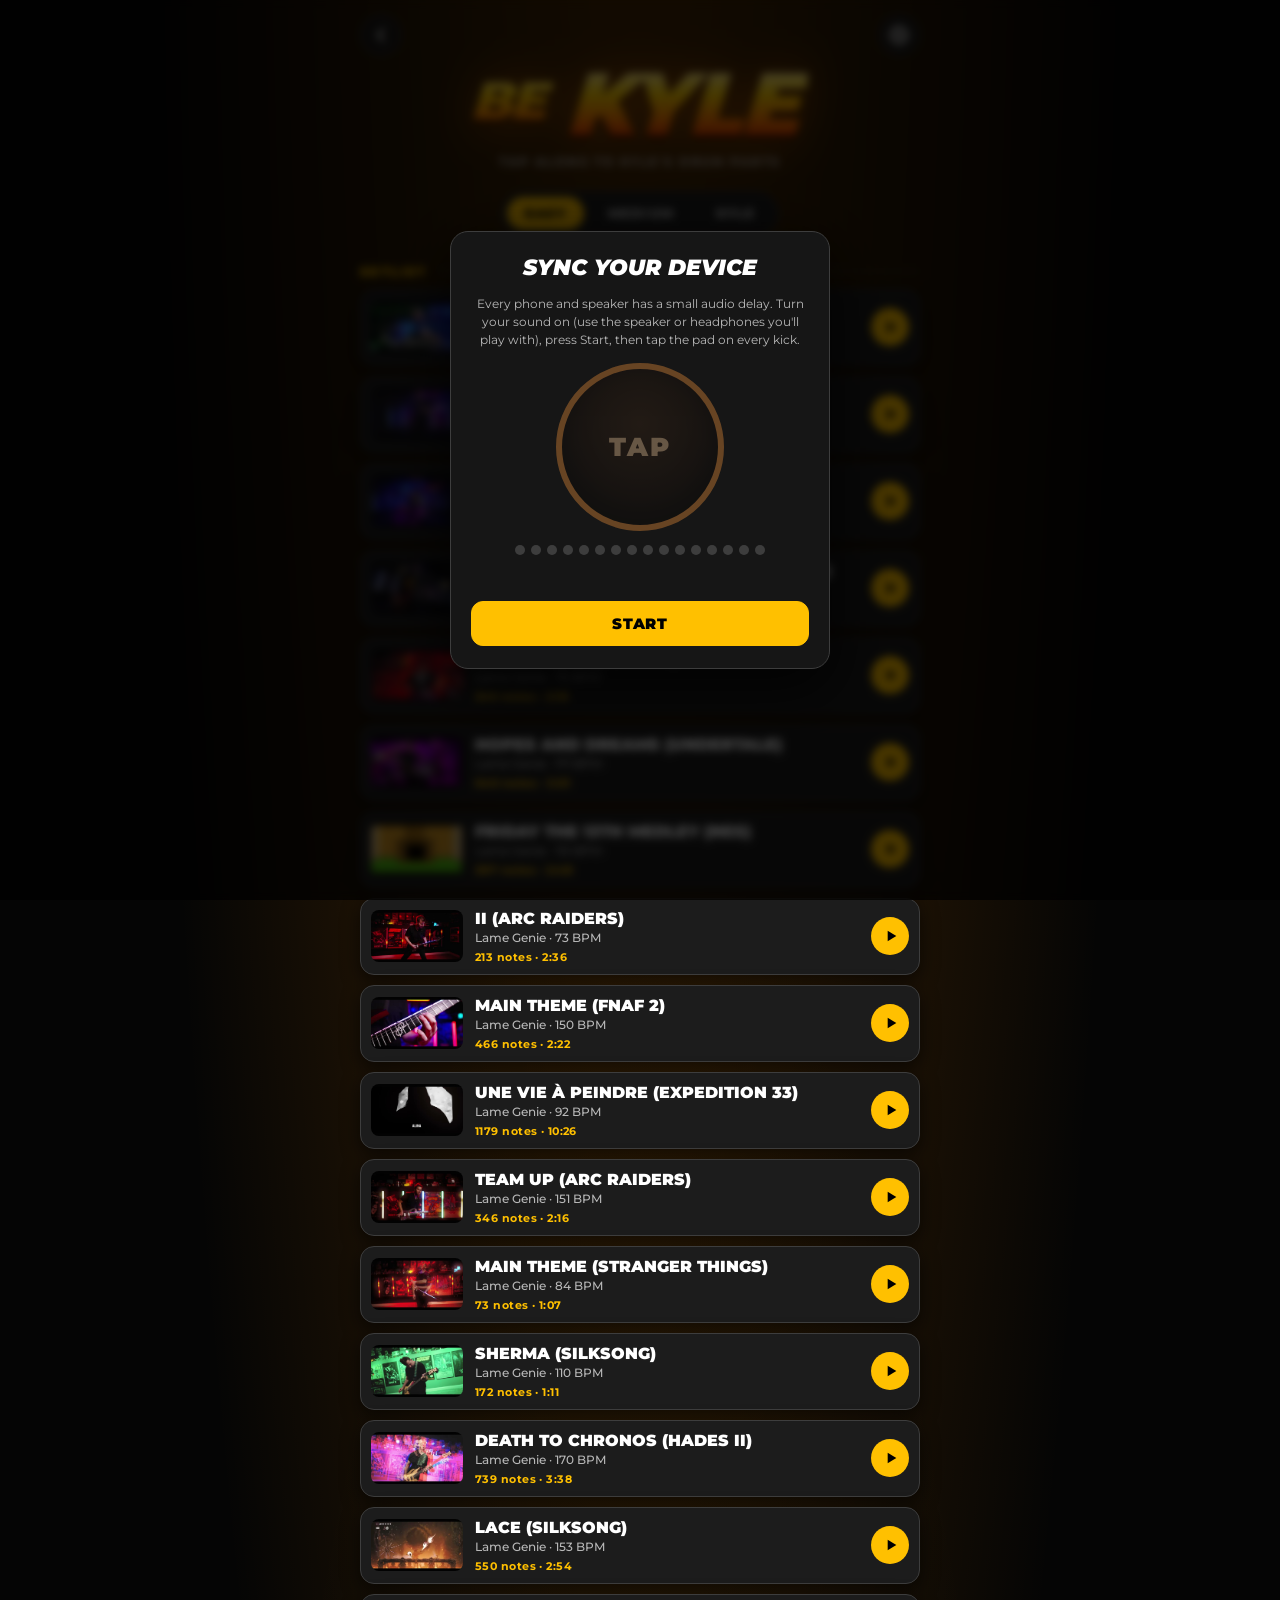
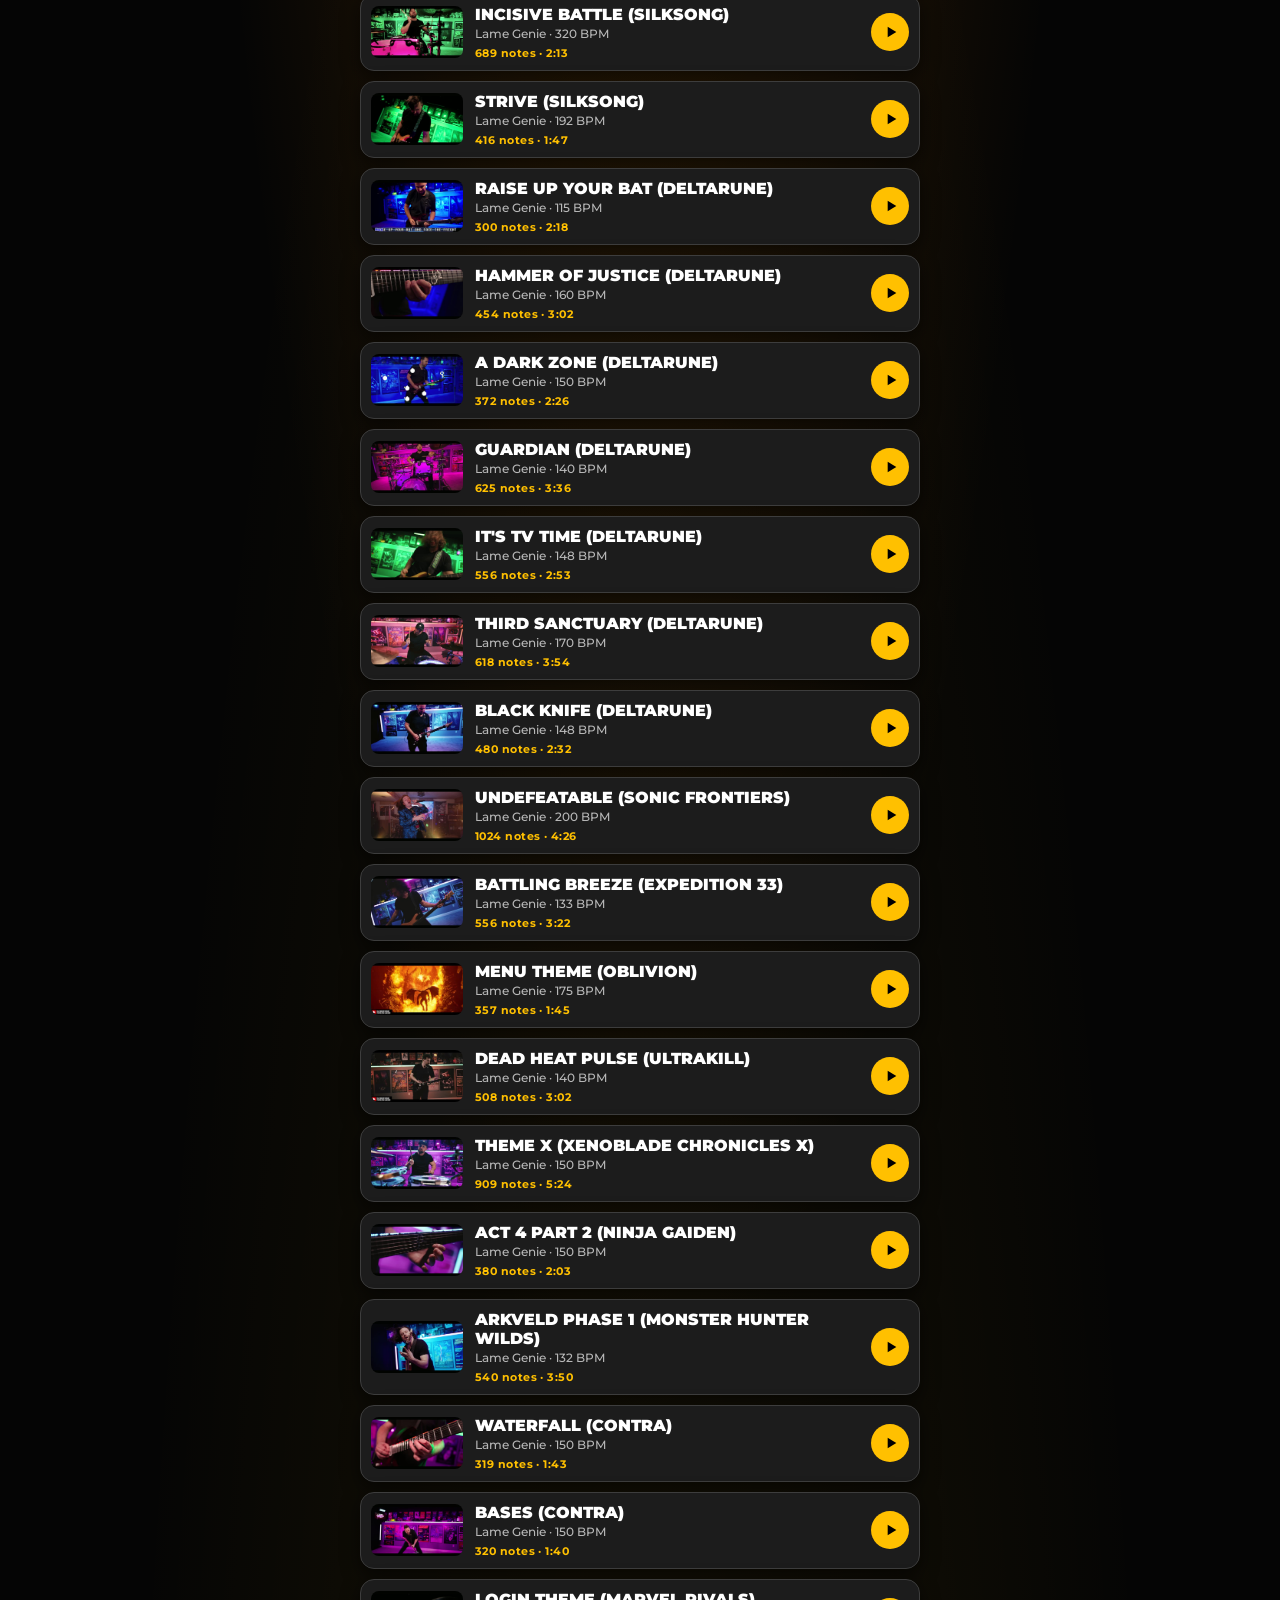
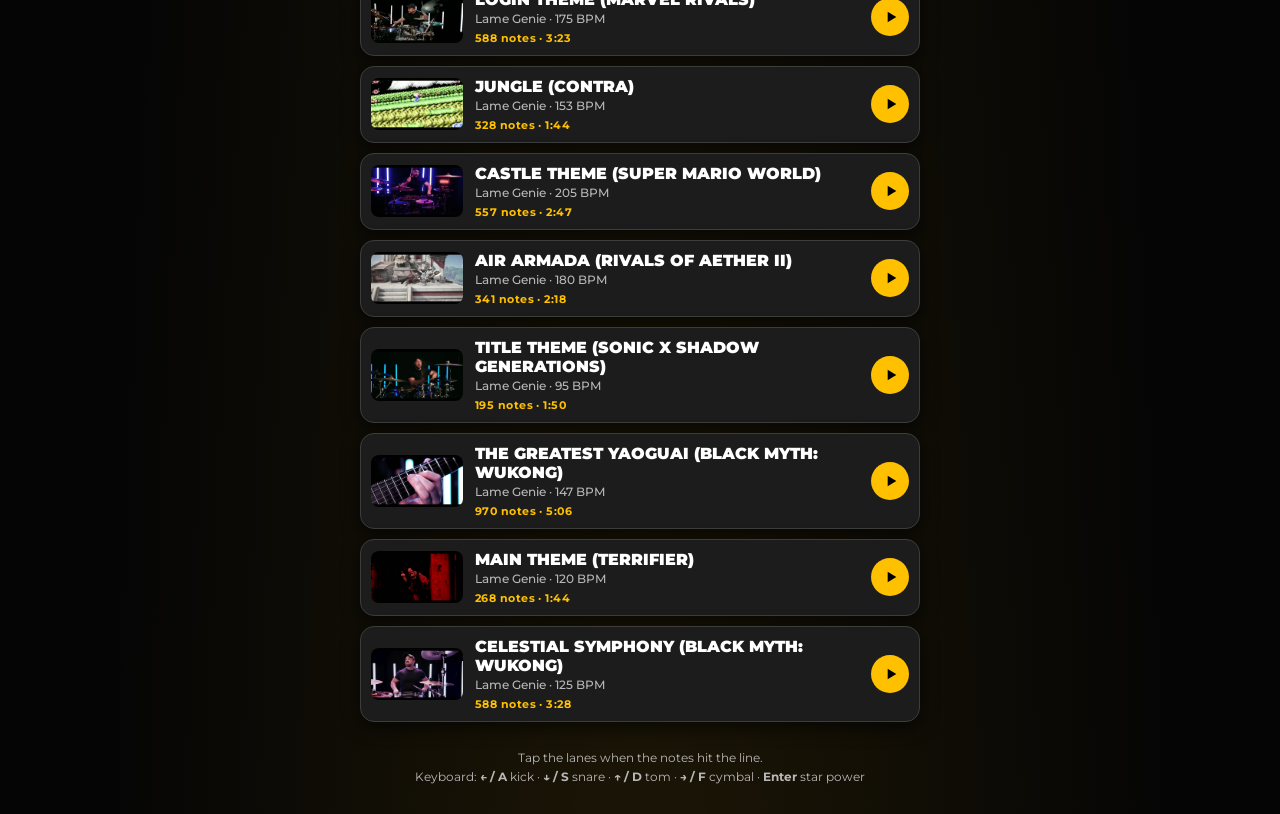
==== game/index.html @ 0c9f6e95 "Charts: snare first, never kick+snare together; pairs are kick/snare + crash/tom Co-Authored-By: Cla" ====
<!doctype html>
<html lang="en">
<head>
  <meta charset="utf-8">
  <meta name="viewport" content="width=device-width, initial-scale=1, viewport-fit=cover, user-scalable=no">
  <title>Be Kyle</title>
  <meta name="description" content="Be Kyle: tap along to Kyle's drum parts.">
  <meta name="theme-color" content="#000000">
  <meta property="og:title" content="Be Kyle">
  <meta property="og:description" content="Tap along to Kyle on Kit's drum parts.">
  <link rel="icon" type="image/png" href="../assets/favicon.png?v=20261125195352">
  <link rel="preconnect" href="https://fonts.googleapis.com">
  <link rel="preconnect" href="https://fonts.gstatic.com" crossorigin>
  <link href="https://fonts.googleapis.com/css2?family=Montserrat:ital,wght@0,500;0,700;0,900;1,900&display=swap" rel="stylesheet">
  <link rel="stylesheet" href="game.css?v=20261125195352">
</head>
<body>
  <!-- ───────── Song select ───────── -->
  <section id="select" class="screen active">
    <header class="sel-top">
      <a class="icon-btn" href="../" aria-label="Back to links">
        <svg viewBox="0 0 24 24"><path d="M15 5 8 12l7 7"/></svg>
      </a>
      <button class="icon-btn" id="openSettings" aria-label="Settings">
        <svg viewBox="0 0 24 24" style="stroke-width:2"><circle cx="12" cy="12" r="3"/><path d="M19.4 15a1.65 1.65 0 0 0 .33 1.82l.06.06a2 2 0 1 1-2.83 2.83l-.06-.06a1.65 1.65 0 0 0-1.82-.33 1.65 1.65 0 0 0-1 1.51V21a2 2 0 1 1-4 0v-.09A1.65 1.65 0 0 0 9 19.4a1.65 1.65 0 0 0-1.82.33l-.06.06a2 2 0 1 1-2.83-2.83l.06-.06a1.65 1.65 0 0 0 .33-1.82 1.65 1.65 0 0 0-1.51-1H3a2 2 0 1 1 0-4h.09A1.65 1.65 0 0 0 4.6 9a1.65 1.65 0 0 0-.33-1.82l-.06-.06a2 2 0 1 1 2.83-2.83l.06.06a1.65 1.65 0 0 0 1.82.33H9a1.65 1.65 0 0 0 1-1.51V3a2 2 0 1 1 4 0v.09a1.65 1.65 0 0 0 1 1.51 1.65 1.65 0 0 0 1.82-.33l.06-.06a2 2 0 1 1 2.83 2.83l-.06.06a1.65 1.65 0 0 0-.33 1.82V9a1.65 1.65 0 0 0 1.51 1H21a2 2 0 1 1 0 4h-.09a1.65 1.65 0 0 0-1.51 1z"/></svg>
      </button>
    </header>
    <h1 class="title"><span>BE</span> KYLE</h1>
    <p class="tag">Tap along to Kyle's drum parts</p>

    <div class="diff" id="diffSel" role="radiogroup" aria-label="Difficulty"></div>

    <h2 class="sec">Setlist</h2>
    <ol class="songs" id="songs"></ol>
    <p class="how">Tap the lanes when the notes hit the line.<br><span class="keys">Keyboard: <b>← / A</b> kick · <b>↓ / S</b> snare · <b>↑ / D</b> tom · <b>→ / F</b> cymbal · <b>Enter</b> star power</span><span class="pad-help">Controller: <b>D-pad</b> or <b>X A Y B</b> (□ ✕ △ ○) play kick · snare · tom · cymbal · <b>LB/LT</b> kick · <b>RB/RT</b> cymbal · <b>Select</b> star power · <b>Start</b> pause</span></p>
  </section>

  <!-- ───────── Game ───────── -->
  <section id="game" class="screen">
    <div class="video-wrap">
      <video id="video" playsinline webkit-playsinline preload="auto"></video>
      <button class="icon-btn pause-btn" id="pauseBtn" aria-label="Pause">
        <svg viewBox="0 0 24 24"><path d="M8 5v14M16 5v14"/></svg>
      </button>
      <div class="song-tag" id="songTag"></div>
    </div>
    <div class="stage" id="stage">
      <canvas id="hw"></canvas>
      <button class="sp-btn" id="spBtn">STAR POWER<kbd>ENTER</kbd></button>
      <div class="center-msg" id="centerMsg"></div>
    </div>
  </section>

  <!-- ───────── Overlays ───────── -->
  <div class="overlay" id="settings" hidden>
    <div class="panel">
      <h2>Settings</h2>
      <label class="row-label">Difficulty</label>
      <div class="diff" id="diffSet"></div>
      <p class="hint" id="diffHint"></p>

      <label class="row-label" for="delay">Audio delay <span id="delayVal">0 ms</span></label>
      <input type="range" id="delay" min="-400" max="400" step="5" value="0">
      <p class="hint">Set by Sync. If notes still feel early or late, nudge it here, or run Sync again (e.g. after switching to Bluetooth headphones).</p>
      <button class="btn" id="resync">Sync this device again</button>

      <label class="toggle"><input type="checkbox" id="noFail"> <span>No Fail</span></label>
      <p class="hint">Keep playing even if the rock meter runs out.</p>

      <button class="btn primary" id="closeSettings">Done</button>
    </div>
  </div>

  <div class="overlay" id="pause" hidden>
    <div class="panel menu">
      <h2>Paused</h2>
      <button class="btn primary" id="resume">Resume</button>
      <p class="hint key-hint">Esc / P pauses · Resume returns to full screen</p>
      <button class="btn" id="restart">Restart</button>
      <button class="btn" id="pauseSettings">Settings</button>
      <button class="btn" id="quit">Quit to Setlist</button>
    </div>
  </div>

  <div class="overlay" id="results" hidden>
    <div class="panel results">
      <h2 id="resTitle">Song Complete!</h2>
      <div class="res-song" id="resSong"></div>
      <div class="stars" id="resStars"></div>
      <div class="res-score" id="resScore">0</div>
      <div class="res-new" id="resNew" hidden>NEW HIGH SCORE!</div>
      <div class="res-grid">
        <div><b id="resPct">0%</b><span>Notes hit</span></div>
        <div><b id="resStreak">0</b><span>Best streak</span></div>
      </div>
      <button class="btn primary" id="retry">Retry</button>
      <button class="btn" id="toSongs">Setlist</button>
    </div>
  </div>

  <div class="overlay" id="sync" hidden>
    <div class="panel sync">
      <h2>Sync your device</h2>
      <p class="hint" id="syncHint">Every phone and speaker has a small audio delay. Turn your sound on (use the speaker or headphones you'll play with), press Start, then tap the pad on every kick.</p>
      <button class="sync-pad" id="syncPad" disabled>TAP</button>
      <div class="sync-dots" id="syncDots"></div>
      <p class="sync-result" id="syncResult"></p>
      <button class="btn primary" id="syncStart">Start</button>
      <button class="btn primary" id="syncDone" hidden>Let's Rock</button>
      <button class="btn" id="syncRedo" hidden>Redo</button>
    </div>
  </div>

  <div class="overlay" id="loading" hidden>
    <div class="panel menu">
      <div class="spinner"></div>
      <h2 id="loadTitle">Loading…</h2>
      <p class="hint" id="loadHint"></p>
      <button class="btn primary" id="startBtn" hidden>Tap to Rock</button>
      <button class="btn" id="cancelLoad">Back</button>
    </div>
  </div>

  <script src="game.js?v=20261125195352"></script>
</body>
</html>
---- game/game.css ----
:root {
  --bg: #000;
  --fg: #fff;
  --muted: #b8b8b8;
  --yellow: #ffc000;
  --card: #1c1c1c;
  --line: #3d3d3d;
  --tile: #2a2a2a;
  --cyan: #59e6ff;
}

* { box-sizing: border-box; -webkit-tap-highlight-color: transparent; }

html, body {
  margin: 0;
  height: 100%;
  background: var(--bg);
  color: var(--fg);
  font-family: "Montserrat", system-ui, sans-serif;
  -webkit-font-smoothing: antialiased;
  overscroll-behavior: none;
}

.screen { display: none; }
.screen.active { display: flex; }

/* ───────── Song select ───────── */
#select {
  flex-direction: column;
  align-items: center;
  min-height: 100dvh;
  padding: 14px 16px calc(28px + env(safe-area-inset-bottom));
  background:
    radial-gradient(ellipse at 50% -10%, rgba(255, 140, 0, 0.28), transparent 55%),
    radial-gradient(ellipse at 50% 120%, rgba(255, 192, 0, 0.10), transparent 60%),
    #050505;
}
.sel-top {
  width: 100%;
  max-width: 560px;
  display: flex;
  justify-content: space-between;
}
.icon-btn {
  width: 42px;
  height: 42px;
  display: grid;
  place-items: center;
  border-radius: 50%;
  border: 1px solid var(--line);
  background: rgba(28, 28, 28, 0.85);
  color: var(--fg);
  cursor: pointer;
  padding: 0;
}
.icon-btn svg { width: 20px; height: 20px; fill: none; stroke: currentColor; stroke-width: 2.4; stroke-linecap: round; stroke-linejoin: round; }
.icon-btn:hover { border-color: var(--yellow); }

.title {
  margin: 6px 0 0;
  font-size: clamp(54px, 17vw, 88px);
  font-weight: 900;
  font-style: italic;
  line-height: 0.95;
  letter-spacing: -0.02em;
  background: linear-gradient(180deg, #fff6c8 0%, #ffd000 38%, #ff7a00 70%, #d11a00 100%);
  -webkit-background-clip: text;
  background-clip: text;
  color: transparent;
  filter: drop-shadow(0 3px 0 #3a0a00) drop-shadow(0 0 22px rgba(255, 120, 0, 0.45));
  transform: skewX(-6deg);
  animation: titleIn 0.7s cubic-bezier(.2, 1.4, .4, 1) both;
}
.title span { font-size: 0.6em; vertical-align: 0.3em; }
@keyframes titleIn { from { opacity: 0; transform: skewX(-6deg) scale(1.6); } }
.tag {
  margin: 8px 0 0;
  color: var(--muted);
  font-size: 12px;
  font-weight: 700;
  letter-spacing: 0.16em;
  text-transform: uppercase;
}

.diff {
  display: flex;
  gap: 6px;
  margin-top: 22px;
  padding: 5px;
  border-radius: 999px;
  background: var(--card);
  border: 1px solid var(--line);
}
.diff button {
  border: 0;
  border-radius: 999px;
  padding: 10px 18px;
  font: 900 13px/1 "Montserrat", sans-serif;
  letter-spacing: 0.08em;
  text-transform: uppercase;
  background: transparent;
  color: var(--muted);
  cursor: pointer;
}
.diff button[aria-checked="true"] { color: #000; background: var(--yellow); }
.diff button[data-d="kyle"][aria-checked="true"] {
  background: linear-gradient(90deg, #ff7a00, #ff2d2d);
  color: #fff;
  box-shadow: 0 0 16px rgba(255, 60, 0, 0.6);
}

.sec {
  width: 100%;
  max-width: 560px;
  margin: 28px 0 10px;
  display: flex;
  align-items: center;
  gap: 12px;
  font-size: 12px;
  font-weight: 900;
  letter-spacing: 0.2em;
  text-transform: uppercase;
  color: var(--yellow);
}
.sec::after { content: ""; flex: 1; height: 1px; background: var(--line); }

.songs {
  list-style: none;
  margin: 0;
  padding: 0;
  width: 100%;
  max-width: 560px;
  display: flex;
  flex-direction: column;
  gap: 10px;
}
.song {
  display: flex;
  align-items: center;
  gap: 12px;
  width: 100%;
  padding: 10px;
  border-radius: 14px;
  border: 1px solid var(--line);
  background: var(--card);
  box-shadow: 0 6px 18px rgba(0, 0, 0, 0.6);
  color: var(--fg);
  text-align: left;
  cursor: pointer;
  font: inherit;
  transition: transform 0.15s, border-color 0.15s;
  animation: rise 0.45s cubic-bezier(.2, .7, .3, 1) both;
}
@keyframes rise { from { opacity: 0; transform: translateY(10px); } }
.song:hover { border-color: var(--yellow); transform: translateY(-2px); }
.song img {
  flex: none;
  width: 92px;
  height: 52px;
  object-fit: cover;
  border-radius: 8px;
  background: #111;
}
.song .meta { flex: 1; min-width: 0; }
.song .name { font-weight: 900; font-size: 16px; text-transform: uppercase; }
.song .by { font-size: 12px; color: var(--muted); font-weight: 500; margin-top: 2px; }
.song .best { margin-top: 5px; font-size: 11px; font-weight: 700; color: var(--yellow); letter-spacing: 0.04em; }
.song .best .st { letter-spacing: 1px; }
.song .play {
  flex: none;
  width: 38px;
  height: 38px;
  border-radius: 50%;
  display: grid;
  place-items: center;
  background: var(--yellow);
  color: #000;
}
.song .play svg { width: 16px; height: 16px; fill: currentColor; margin-left: 2px; }

.how {
  max-width: 560px;
  margin: 26px 0 0;
  text-align: center;
  color: var(--muted);
  font-size: 12px;
  line-height: 1.6;
}
.how .keys { display: none; }
@media (hover: hover) and (pointer: fine) { .how .keys { display: inline; } }

/* ───────── Game ───────── */
#game {
  position: fixed;
  inset: 0;
  flex-direction: column;
  align-items: center;
  background: #000;
  user-select: none;
  -webkit-user-select: none;
  touch-action: none;
}
.video-wrap {
  position: relative;
  flex: none;
  width: 100%;
  max-width: 640px;
  aspect-ratio: 16 / 9;
  max-height: 36dvh;
  background: #000;
  padding-top: env(safe-area-inset-top);
}
.video-wrap video {
  display: block;
  width: 100%;
  height: 100%;
  object-fit: contain;
  pointer-events: none;
}
.pause-btn {
  position: absolute;
  top: calc(8px + env(safe-area-inset-top));
  right: 8px;
  width: 36px;
  height: 36px;
  background: rgba(0, 0, 0, 0.55);
}
.song-tag {
  position: absolute;
  left: 10px;
  bottom: 8px;
  padding: 4px 9px;
  border-radius: 6px;
  background: rgba(0, 0, 0, 0.6);
  font-size: 11px;
  font-weight: 700;
  letter-spacing: 0.06em;
  text-transform: uppercase;
  opacity: 0;
  transition: opacity 0.6s;
}
.song-tag.show { opacity: 1; }
.stage {
  position: relative;
  flex: 1;
  width: 100%;
  max-width: 640px;
  min-height: 0;
}
#hw { position: absolute; inset: 0; width: 100%; height: 100%; display: block; }

.sp-btn {
  position: absolute;
  left: 50%;
  top: 14%;
  transform: translateX(-50%);
  padding: 12px 22px;
  border: 2px solid #c9f6ff;
  border-radius: 999px;
  background: radial-gradient(circle at 50% 30%, #9ff2ff, #1aa3ff 70%);
  color: #002233;
  font: 900 italic 15px/1 "Montserrat", sans-serif;
  letter-spacing: 0.08em;
  box-shadow: 0 0 22px rgba(89, 230, 255, 0.9), inset 0 0 8px #fff;
  cursor: pointer;
  display: none;
  animation: spPulse 0.8s ease-in-out infinite alternate;
  touch-action: manipulation;
  z-index: 2;
}
.sp-btn.show { display: block; }
@keyframes spPulse { to { box-shadow: 0 0 36px rgba(89, 230, 255, 1), inset 0 0 12px #fff; transform: translateX(-50%) scale(1.06); } }

.center-msg {
  position: absolute;
  left: 0;
  right: 0;
  top: 26%;
  text-align: center;
  font-weight: 900;
  font-style: italic;
  font-size: clamp(28px, 9vw, 46px);
  color: #fff;
  text-shadow: 0 0 18px rgba(255, 150, 0, 0.9), 0 3px 0 #000;
  pointer-events: none;
  opacity: 0;
}
.center-msg.show { animation: msgIn 0.9s ease-out both; }
@keyframes msgIn {
  0% { opacity: 0; transform: scale(2.2); }
  20% { opacity: 1; transform: scale(1); }
  80% { opacity: 1; }
  100% { opacity: 0; transform: scale(1); }
}

/* ───────── Overlays ───────── */
.overlay {
  position: fixed;
  inset: 0;
  z-index: 20;
  display: grid;
  place-items: center;
  padding: 16px;
  background: rgba(0, 0, 0, 0.72);
  backdrop-filter: blur(4px);
  -webkit-backdrop-filter: blur(4px);
}
.overlay[hidden] { display: none; }
.panel {
  width: 100%;
  max-width: 380px;
  max-height: calc(100dvh - 32px);
  overflow: auto;
  padding: 22px 20px;
  border-radius: 18px;
  border: 1px solid var(--line);
  background: #161616;
  box-shadow: 0 20px 60px rgba(0, 0, 0, 0.8);
  animation: pop 0.28s cubic-bezier(.2, 1.4, .4, 1) both;
}
@keyframes pop { from { opacity: 0; transform: scale(0.85); } }
.panel h2 {
  margin: 0 0 14px;
  text-align: center;
  font-size: 22px;
  font-weight: 900;
  font-style: italic;
  text-transform: uppercase;
}
.panel.menu { display: flex; flex-direction: column; gap: 10px; text-align: center; }
.panel .diff { margin: 6px 0 0; justify-content: center; }
.row-label {
  display: flex;
  justify-content: space-between;
  margin-top: 18px;
  font-size: 12px;
  font-weight: 900;
  letter-spacing: 0.14em;
  text-transform: uppercase;
  color: var(--yellow);
}
.row-label span { color: var(--fg); letter-spacing: 0.02em; }
.hint { margin: 6px 0 0; font-size: 12px; line-height: 1.5; color: var(--muted); }
input[type="range"] { width: 100%; margin-top: 10px; accent-color: var(--yellow); }
.toggle {
  display: flex;
  align-items: center;
  gap: 10px;
  margin-top: 18px;
  font-weight: 900;
  font-size: 14px;
  text-transform: uppercase;
  letter-spacing: 0.06em;
  cursor: pointer;
}
.toggle input { width: 20px; height: 20px; accent-color: var(--yellow); }

.btn {
  display: block;
  width: 100%;
  margin-top: 10px;
  padding: 14px;
  border-radius: 12px;
  border: 1px solid var(--line);
  background: var(--tile);
  color: var(--fg);
  font: 900 15px/1 "Montserrat", sans-serif;
  letter-spacing: 0.06em;
  text-transform: uppercase;
  cursor: pointer;
}
.panel.menu .btn { margin-top: 0; }
.btn:hover { border-color: var(--yellow); }
.btn.primary { background: var(--yellow); border-color: var(--yellow); color: #000; }
#settings .btn.primary { margin-top: 22px; }

.spinner {
  width: 46px;
  height: 46px;
  margin: 4px auto 6px;
  border-radius: 50%;
  border: 4px solid #333;
  border-top-color: var(--yellow);
  animation: spin 0.8s linear infinite;
}
.spinner.done { display: none; }
@keyframes spin { to { transform: rotate(360deg); } }

.results { text-align: center; }
.res-song { color: var(--muted); font-size: 13px; font-weight: 700; margin-top: -8px; }
.stars { margin: 14px 0 4px; font-size: 34px; letter-spacing: 4px; min-height: 42px; }
.stars i {
  font-style: normal;
  display: inline-block;
  color: #333;
}
.stars i.on {
  color: var(--yellow);
  text-shadow: 0 0 14px rgba(255, 192, 0, 0.8);
  animation: starIn 0.4s cubic-bezier(.2, 1.6, .4, 1) both;
}
@keyframes starIn { from { transform: scale(2.6) rotate(-40deg); opacity: 0; } }
.res-score { font-size: 40px; font-weight: 900; font-style: italic; }
.res-new { margin-top: 2px; font-size: 12px; font-weight: 900; color: var(--cyan); letter-spacing: 0.14em; animation: spPulse2 0.6s infinite alternate; }
@keyframes spPulse2 { to { opacity: 0.4; } }
.res-grid { display: grid; grid-template-columns: 1fr 1fr; gap: 8px; margin: 16px 0 6px; }
.res-grid div { padding: 10px; border-radius: 12px; background: var(--tile); border: 1px solid #474747; }
.res-grid b { display: block; font-size: 22px; font-weight: 900; }
.res-grid span { font-size: 10.5px; font-weight: 700; letter-spacing: 0.06em; text-transform: uppercase; color: var(--yellow); }

/* ───────── Desktop: keyboard hints + full-screen stage ───────── */
.sp-btn kbd, .key-hint { display: none; }
body.keys .sp-btn kbd {
  display: inline-block;
  margin-left: 8px;
  padding: 1px 6px;
  border: 1.5px solid currentColor;
  border-radius: 5px;
  font: 900 10px/1.4 Montserrat, sans-serif;
  vertical-align: 2px;
}
body.keys .key-hint { display: block; text-align: center; margin: -2px 0 6px; }

body.desk #game .video-wrap {
  position: absolute;
  inset: 0;
  max-width: none;
  max-height: none;
  aspect-ratio: auto;
  padding: 0;
}
body.desk #game .video-wrap video { object-fit: cover; }
/* darken the edges a little so the highway reads, keep the band visible */
body.desk #game .video-wrap::after {
  content: "";
  position: absolute;
  inset: 0;
  pointer-events: none;
  background: radial-gradient(ellipse 34% 90% at 50% 100%, rgba(0,0,0,0.55), rgba(0,0,0,0) 100%),
              linear-gradient(to bottom, rgba(0,0,0,0) 55%, rgba(0,0,0,0.5));
}
body.desk #game .pause-btn { top: 16px; right: 16px; z-index: 2; }
body.desk #game .song-tag { left: 20px; bottom: auto; top: 20px; font-size: 14px; z-index: 2; }
body.desk #game .stage {
  position: absolute;
  top: 0;
  bottom: 0;
  left: 50%;
  transform: translateX(-50%);
  width: min(860px, 60vw);
  max-width: none;
}

/* ───────── Device sync ───────── */
.panel.sync { text-align: center; }
.panel.sync .hint { text-align: center; margin-bottom: 14px; }
.sync-pad {
  display: block;
  width: 168px;
  height: 168px;
  margin: 6px auto 14px;
  border: 6px solid #ff9a3c;
  border-radius: 50%;
  background: radial-gradient(circle at 50% 35%, #3a2414, #120a05 70%);
  color: #ffd09c;
  font: 900 26px/1 Montserrat, sans-serif;
  letter-spacing: 0.08em;
  box-shadow: 0 0 0 0 rgba(255, 154, 60, 0.6), inset 0 -10px 24px rgba(0, 0, 0, 0.6);
  touch-action: none;
  transition: transform 0.06s;
  -webkit-tap-highlight-color: transparent;
}
.sync-pad:disabled { opacity: 0.35; }
.sync-pad.hit { transform: scale(0.93); box-shadow: 0 0 34px 6px rgba(255, 154, 60, 0.7), inset 0 -10px 24px rgba(0, 0, 0, 0.6); }
.sync-dots { display: flex; justify-content: center; flex-wrap: wrap; gap: 6px; min-height: 12px; margin-bottom: 10px; }
.sync-dots i { width: 10px; height: 10px; border-radius: 50%; background: #3d3d3d; }
.sync-dots i.on { background: var(--yellow); box-shadow: 0 0 8px rgba(255, 192, 0, 0.8); }
.sync-result { min-height: 1.4em; margin: 0 0 12px; font-weight: 700; color: var(--yellow); }
#resync { margin-top: 10px; }

[hidden] { display: none !important; }

/* ───────── Game controller ───────── */
.pad-help { display: none; }
body.pad .pad-help { display: block; margin-top: 6px; }
body.pad :focus { outline: 3px solid var(--yellow); outline-offset: 3px; }
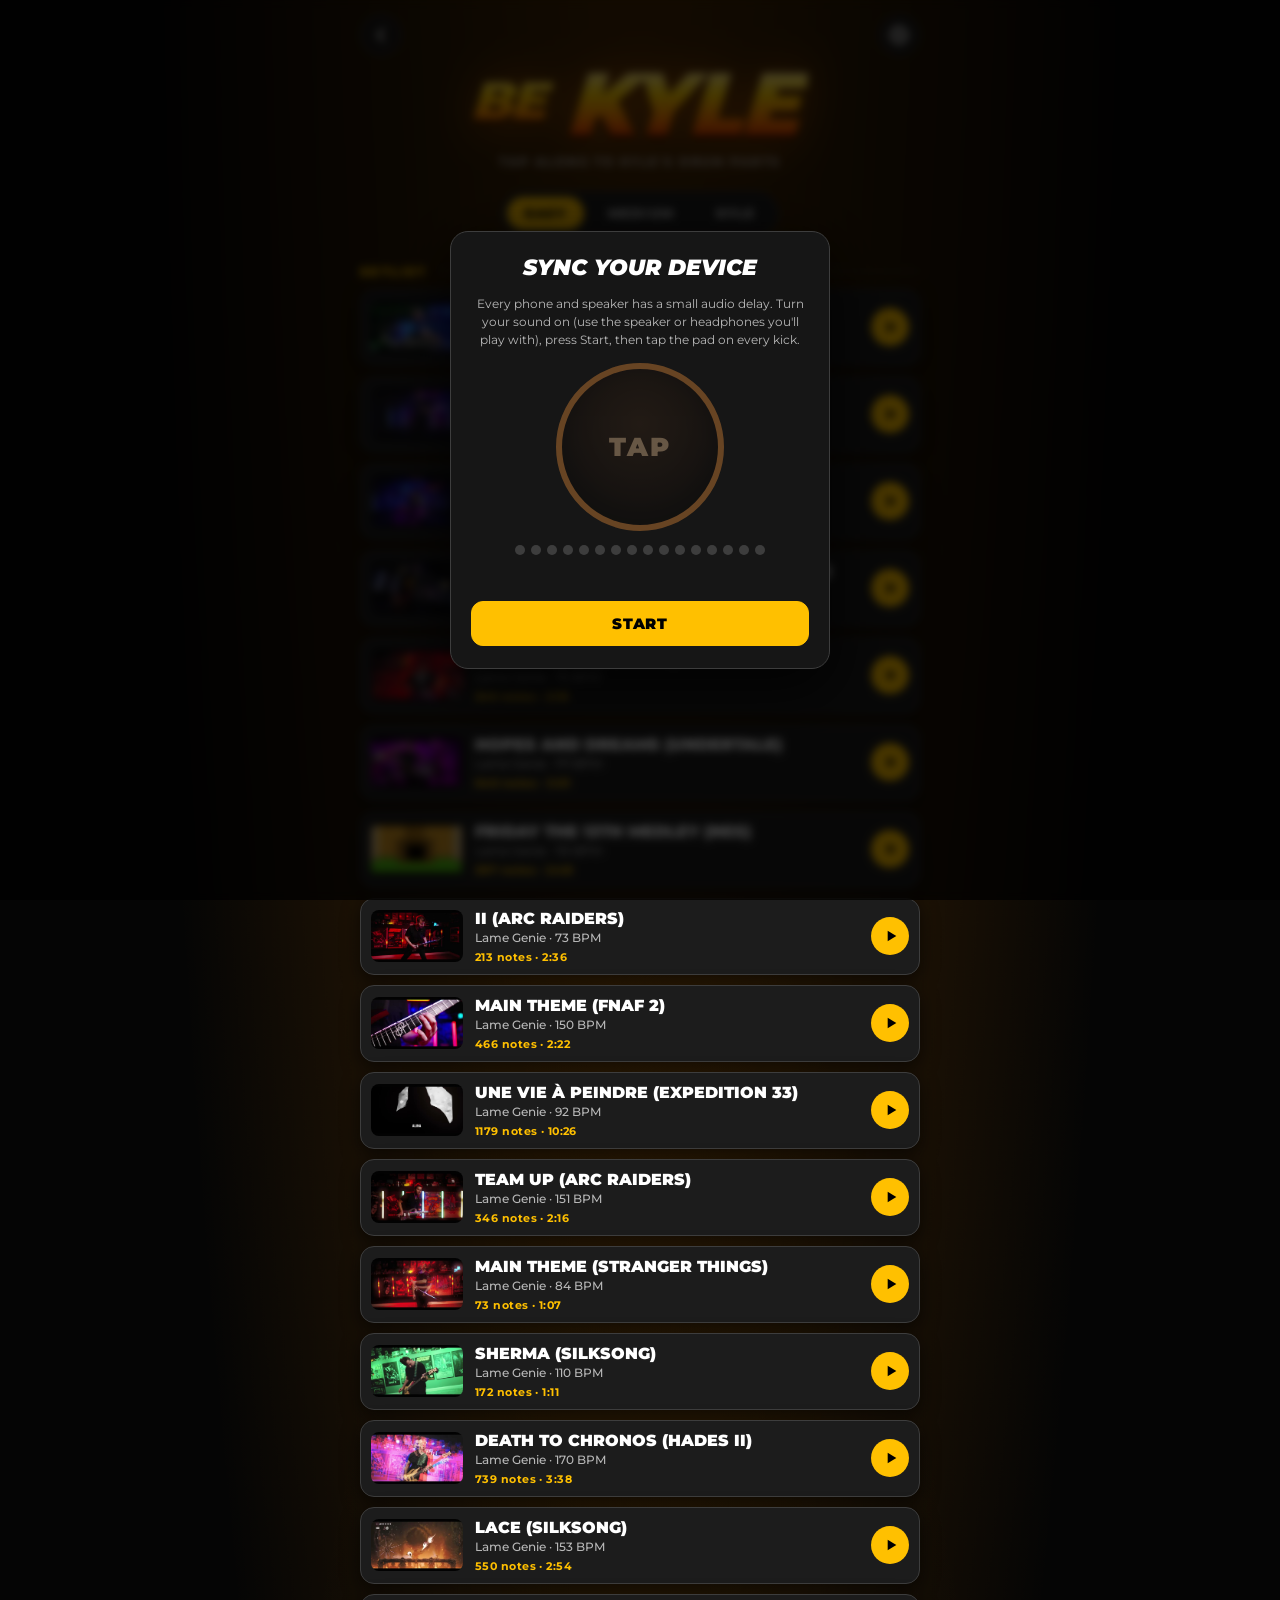
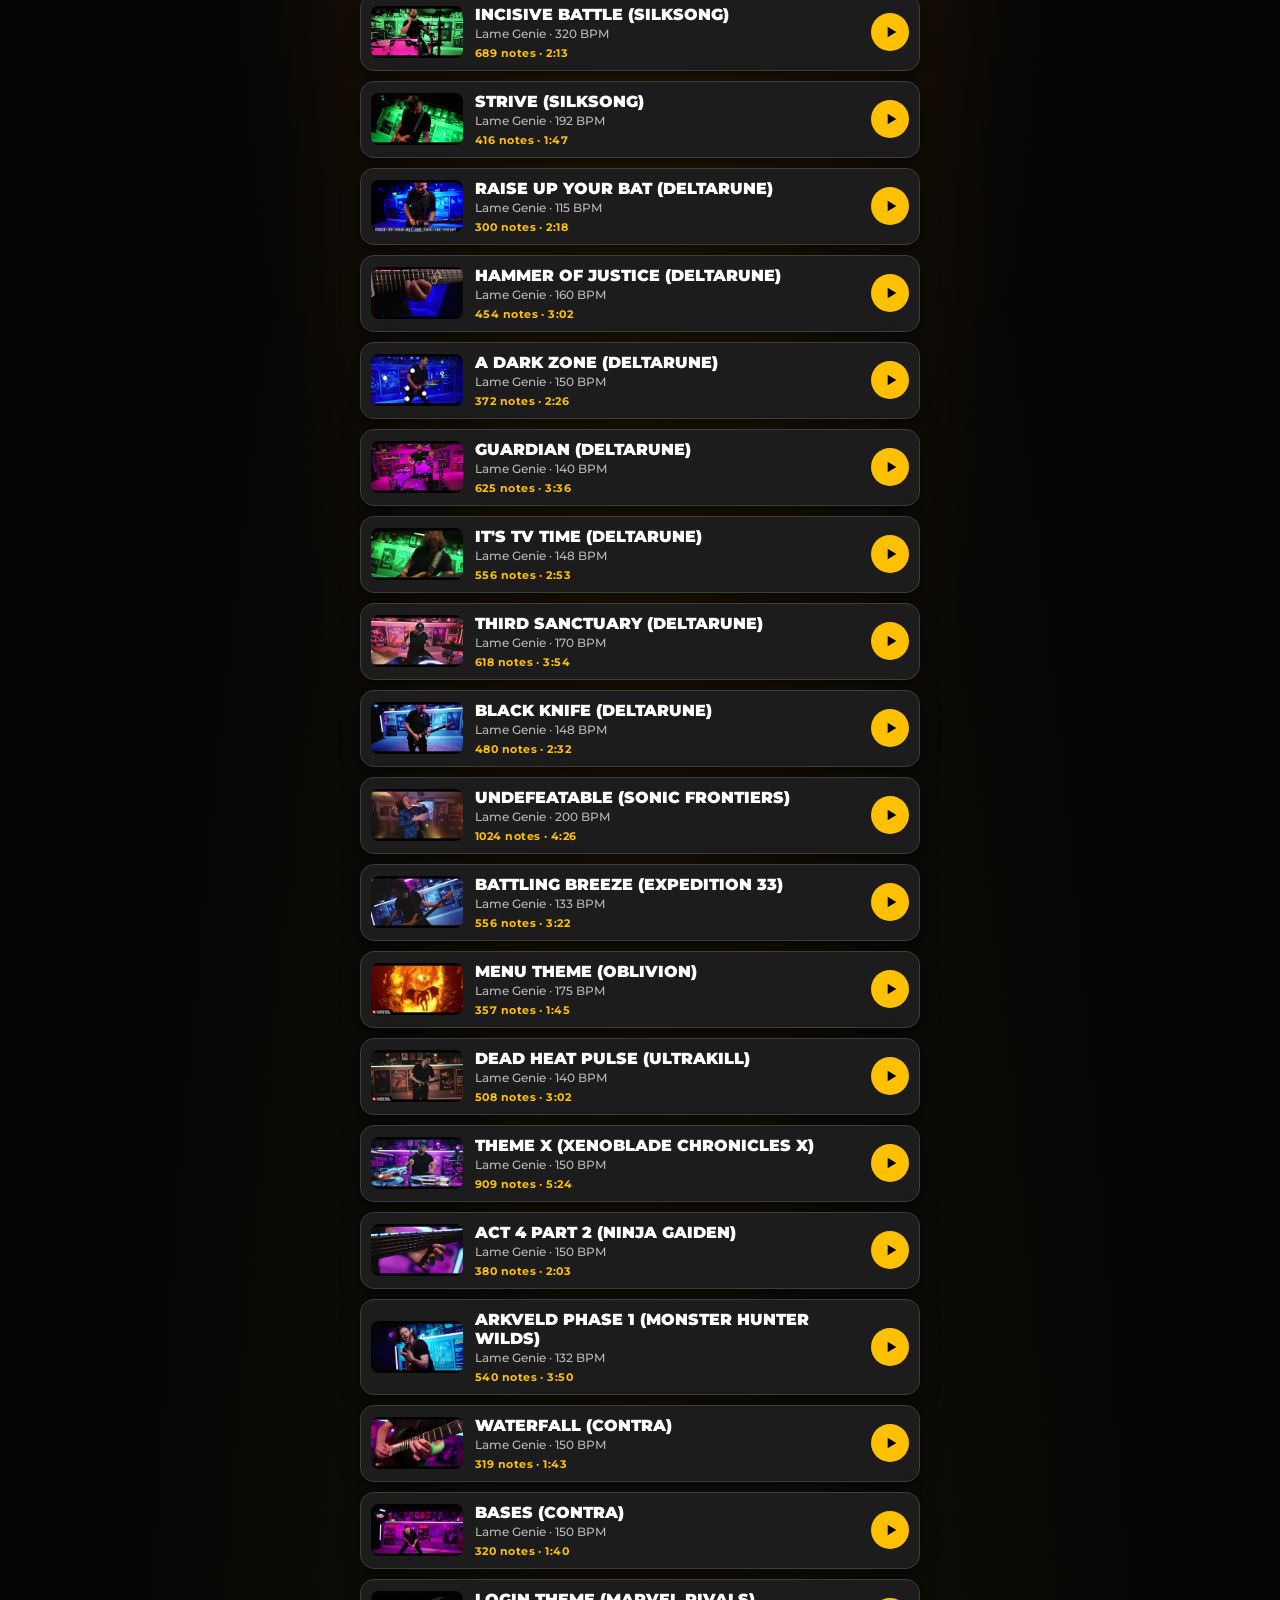
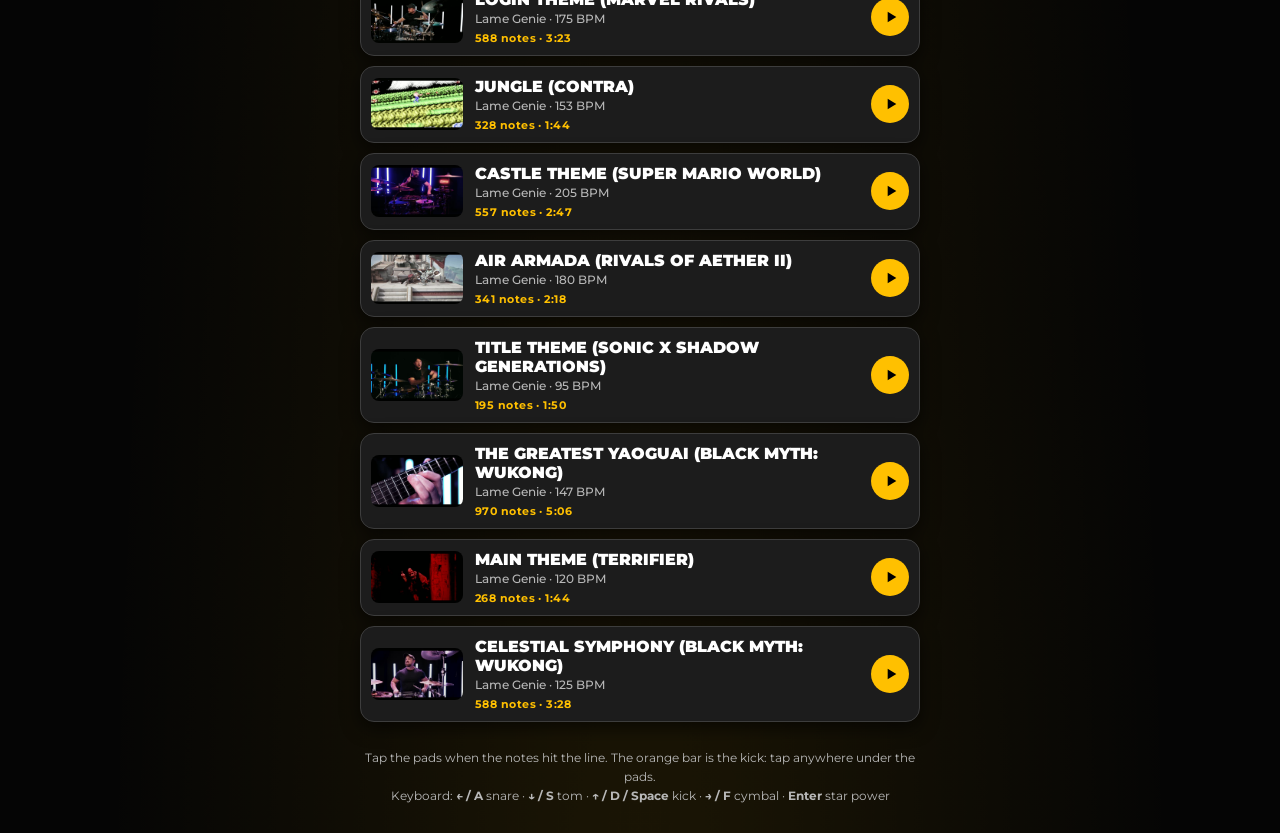
==== commit ec06d99f: "Drum-game highway: snare/tom/cymbal pads + full-width kick bar; kick zone under the pads; keys ← sna" ====
--- a/game/index.html
+++ b/game/index.html
@@ -8,11 +8,11 @@
   <meta name="theme-color" content="#000000">
   <meta property="og:title" content="Be Kyle">
   <meta property="og:description" content="Tap along to Kyle on Kit's drum parts.">
-  <link rel="icon" type="image/png" href="../assets/favicon.png?v=20261125195352">
+  <link rel="icon" type="image/png" href="../assets/favicon.png?v=20261126100735">
   <link rel="preconnect" href="https://fonts.googleapis.com">
   <link rel="preconnect" href="https://fonts.gstatic.com" crossorigin>
   <link href="https://fonts.googleapis.com/css2?family=Montserrat:ital,wght@0,500;0,700;0,900;1,900&display=swap" rel="stylesheet">
-  <link rel="stylesheet" href="game.css?v=20261125195352">
+  <link rel="stylesheet" href="game.css?v=20261126100735">
 </head>
 <body>
   <!-- ───────── Song select ───────── -->
@@ -32,7 +32,7 @@
 
     <h2 class="sec">Setlist</h2>
     <ol class="songs" id="songs"></ol>
-    <p class="how">Tap the lanes when the notes hit the line.<br><span class="keys">Keyboard: <b>← / A</b> kick · <b>↓ / S</b> snare · <b>↑ / D</b> tom · <b>→ / F</b> cymbal · <b>Enter</b> star power</span><span class="pad-help">Controller: <b>D-pad</b> or <b>X A Y B</b> (□ ✕ △ ○) play kick · snare · tom · cymbal · <b>LB/LT</b> kick · <b>RB/RT</b> cymbal · <b>Select</b> star power · <b>Start</b> pause</span></p>
+    <p class="how">Tap the pads when the notes hit the line. The orange bar is the kick: tap anywhere under the pads.<br><span class="keys">Keyboard: <b>← / A</b> snare · <b>↓ / S</b> tom · <b>↑ / D / Space</b> kick · <b>→ / F</b> cymbal · <b>Enter</b> star power</span><span class="pad-help">Controller: <b>D-pad</b> or face buttons: <b>left / X</b> (□) snare · <b>down / A</b> (✕) tom · <b>up / Y</b> (△) kick · <b>right / B</b> (○) cymbal · <b>LB/LT</b> kick · <b>RB/RT</b> cymbal · <b>Select</b> star power · <b>Start</b> pause</span></p>
   </section>
 
   <!-- ───────── Game ───────── -->
@@ -121,6 +121,6 @@
     </div>
   </div>
 
-  <script src="game.js?v=20261125195352"></script>
+  <script src="game.js?v=20261126100735"></script>
 </body>
 </html>
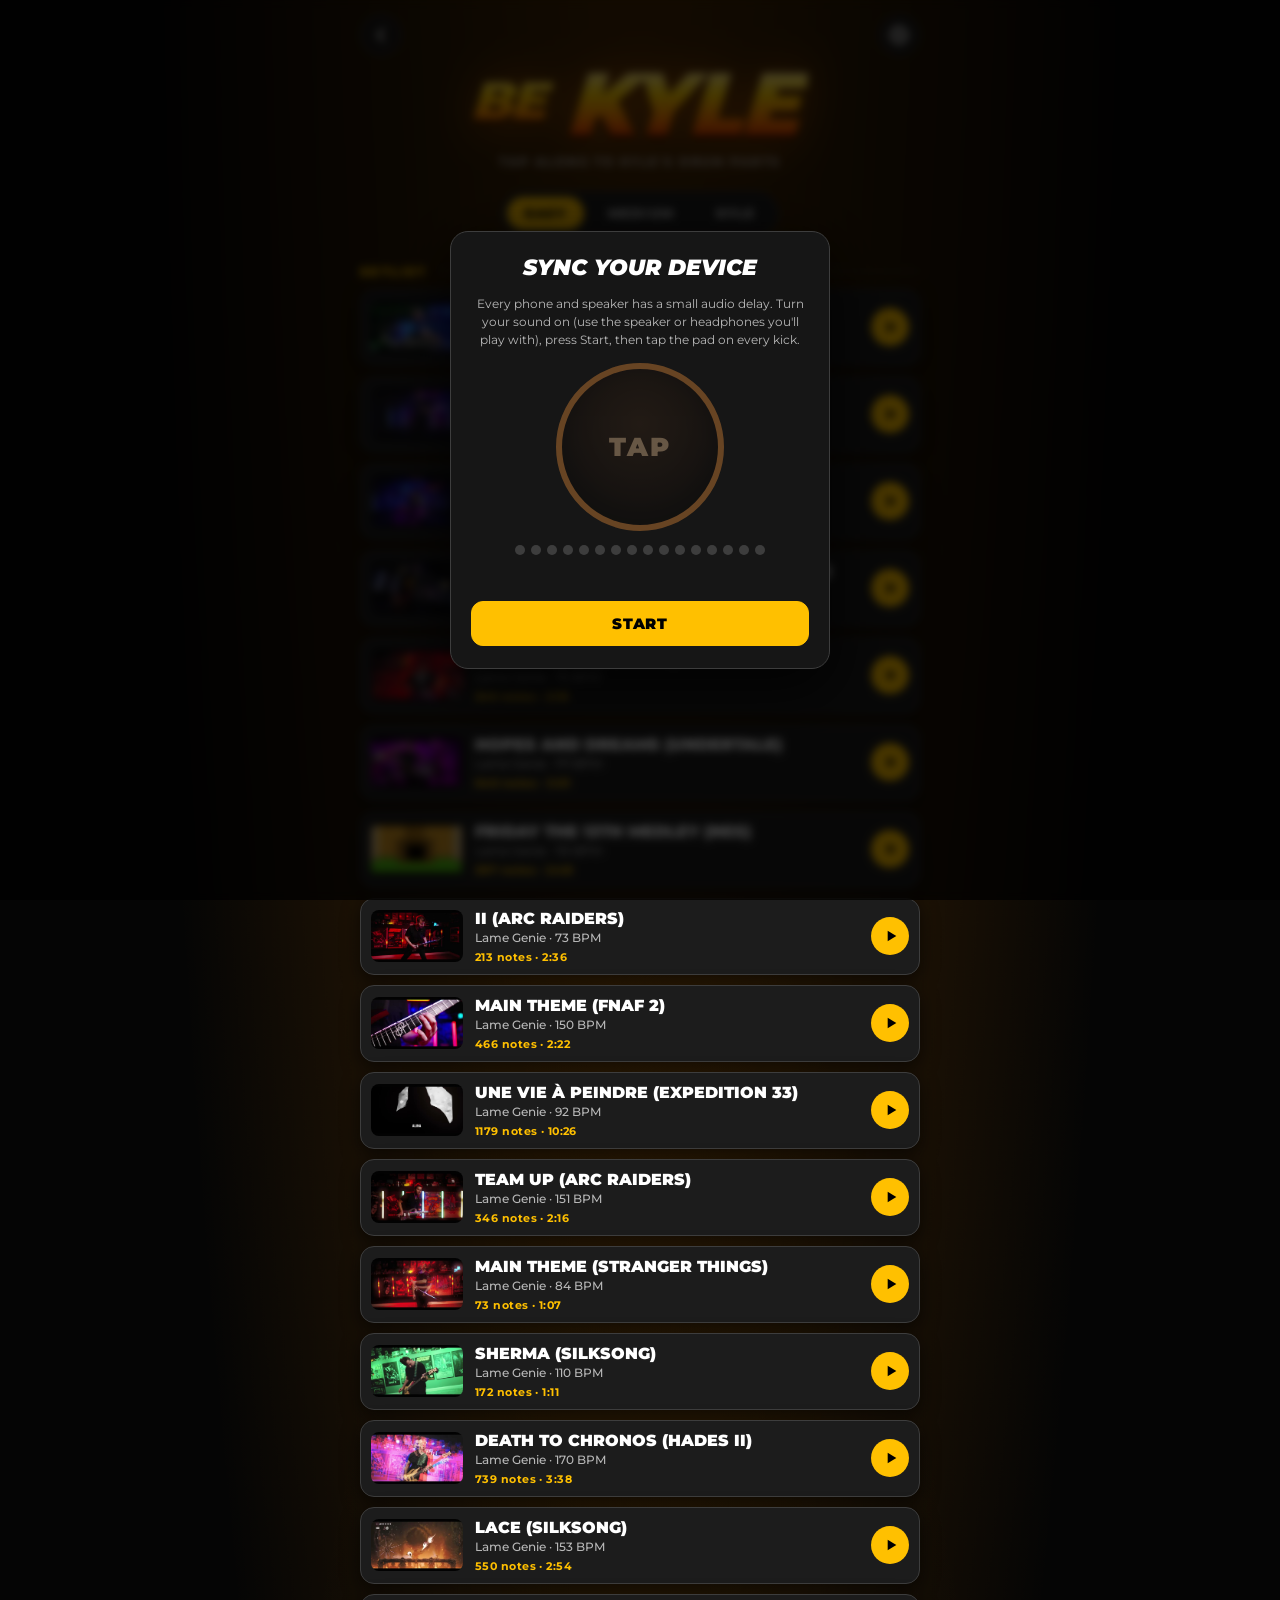
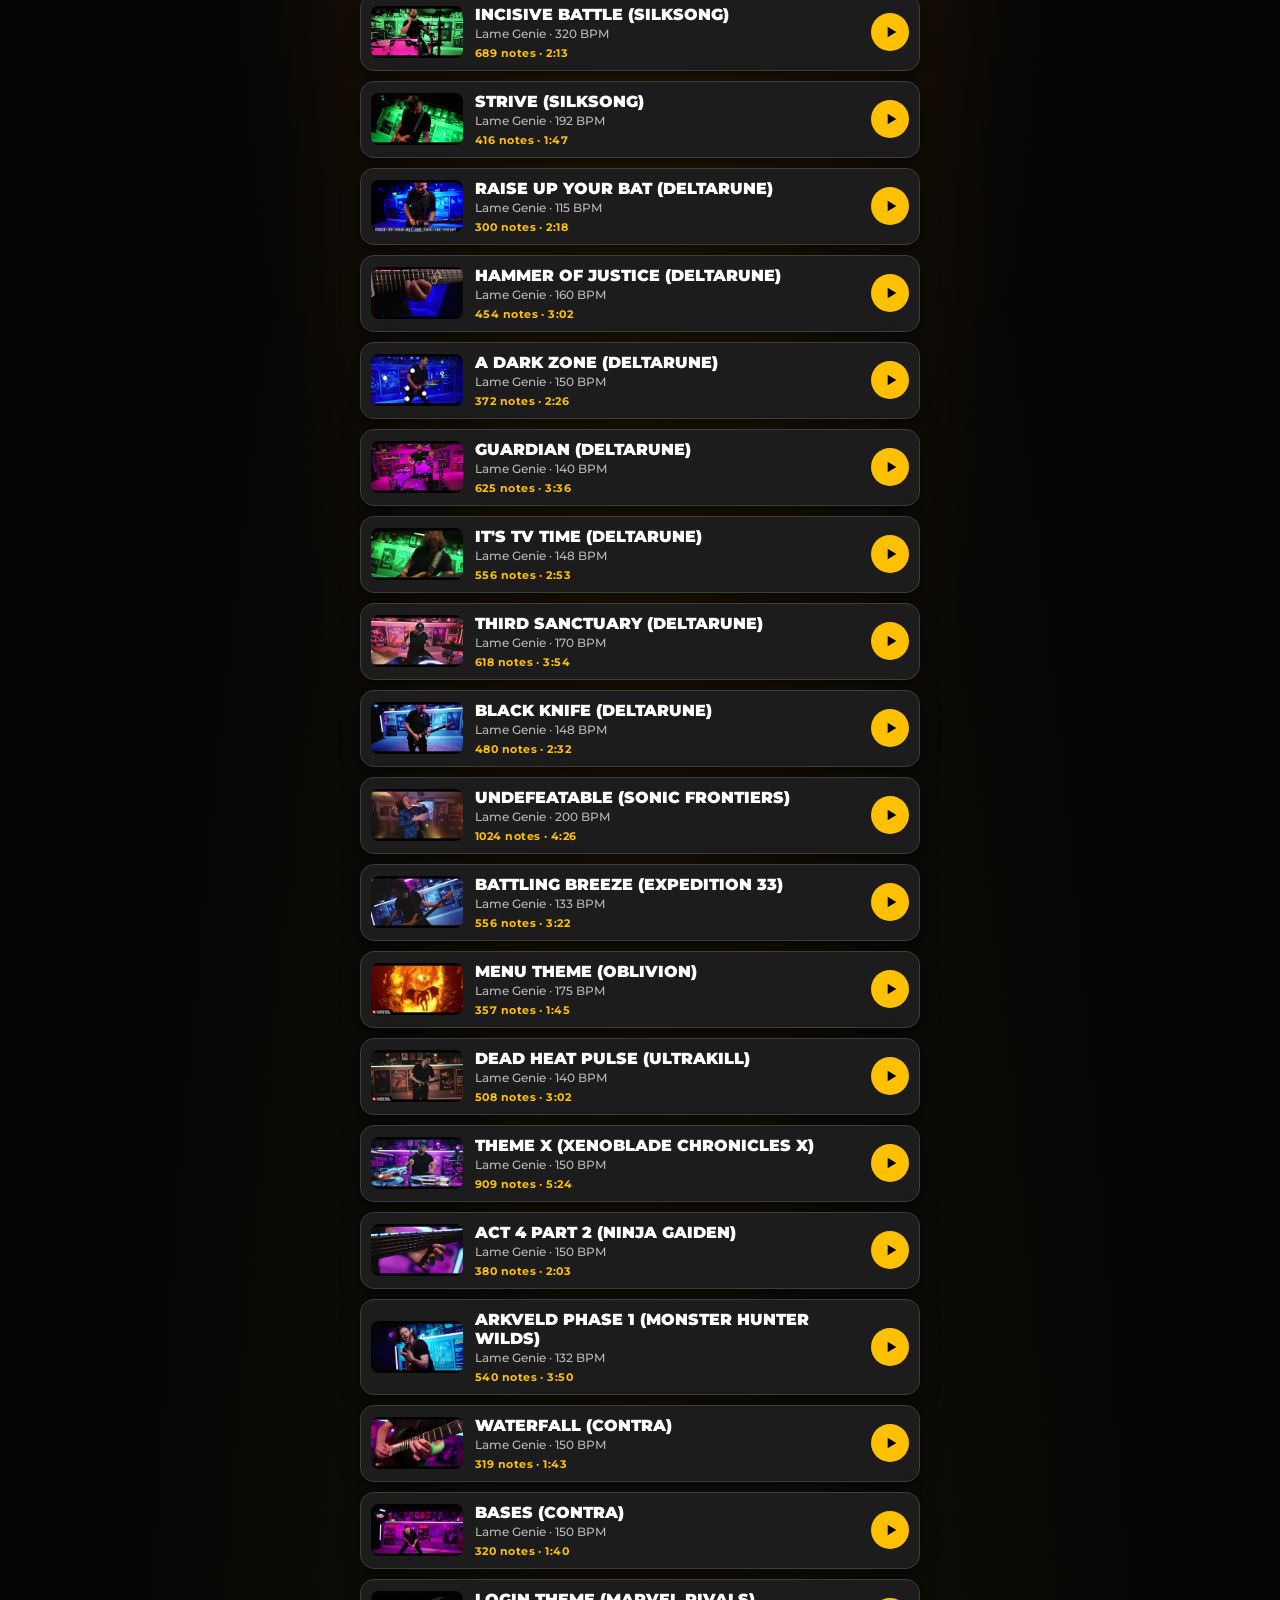
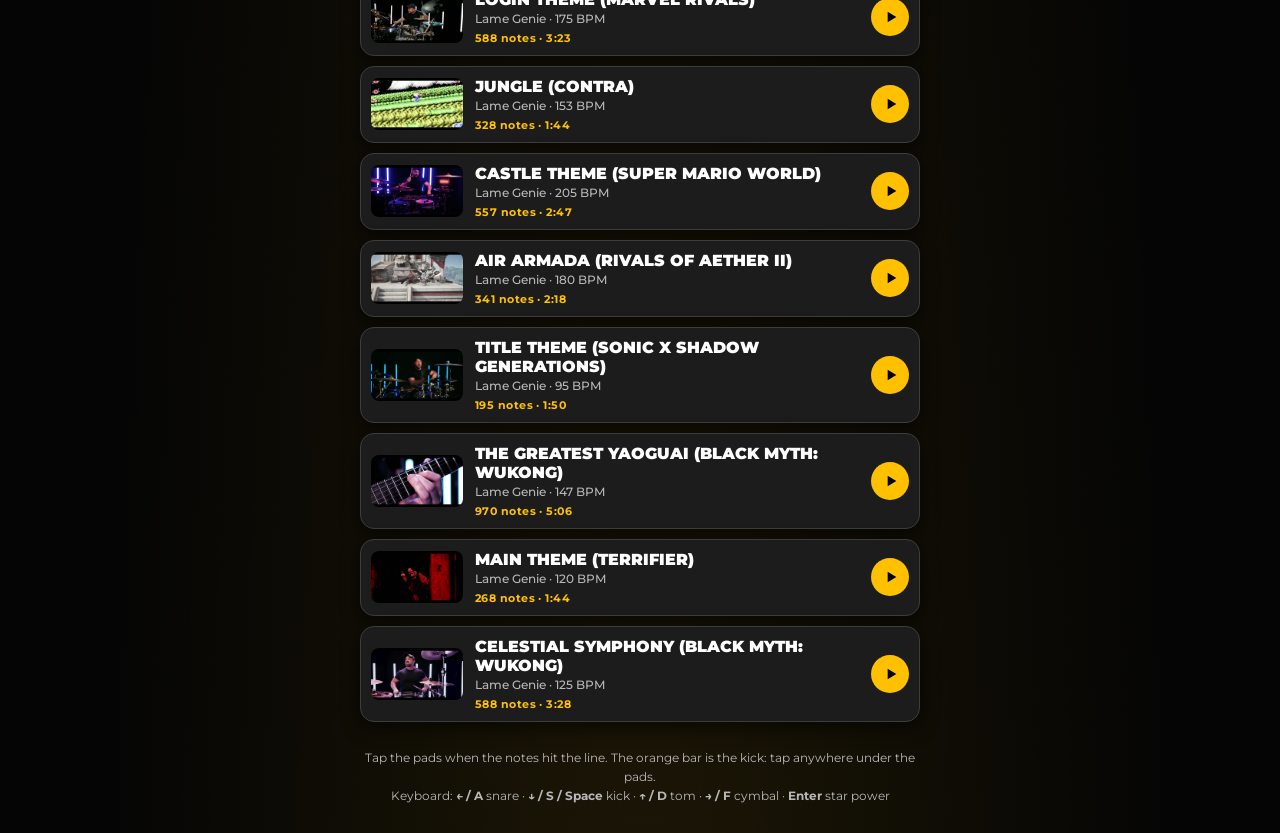
==== commit f75a62f8: "Keys: ← snare, ↓ kick, ↑ tom, → cymbal (controller same by position) Co-Authored-By: Claude Opus 5.5" ====
--- a/game/index.html
+++ b/game/index.html
@@ -8,11 +8,11 @@
   <meta name="theme-color" content="#000000">
   <meta property="og:title" content="Be Kyle">
   <meta property="og:description" content="Tap along to Kyle on Kit's drum parts.">
-  <link rel="icon" type="image/png" href="../assets/favicon.png?v=20261126100735">
+  <link rel="icon" type="image/png" href="../assets/favicon.png?v=20261126100903">
   <link rel="preconnect" href="https://fonts.googleapis.com">
   <link rel="preconnect" href="https://fonts.gstatic.com" crossorigin>
   <link href="https://fonts.googleapis.com/css2?family=Montserrat:ital,wght@0,500;0,700;0,900;1,900&display=swap" rel="stylesheet">
-  <link rel="stylesheet" href="game.css?v=20261126100735">
+  <link rel="stylesheet" href="game.css?v=20261126100903">
 </head>
 <body>
   <!-- ───────── Song select ───────── -->
@@ -32,7 +32,7 @@
 
     <h2 class="sec">Setlist</h2>
     <ol class="songs" id="songs"></ol>
-    <p class="how">Tap the pads when the notes hit the line. The orange bar is the kick: tap anywhere under the pads.<br><span class="keys">Keyboard: <b>← / A</b> snare · <b>↓ / S</b> tom · <b>↑ / D / Space</b> kick · <b>→ / F</b> cymbal · <b>Enter</b> star power</span><span class="pad-help">Controller: <b>D-pad</b> or face buttons: <b>left / X</b> (□) snare · <b>down / A</b> (✕) tom · <b>up / Y</b> (△) kick · <b>right / B</b> (○) cymbal · <b>LB/LT</b> kick · <b>RB/RT</b> cymbal · <b>Select</b> star power · <b>Start</b> pause</span></p>
+    <p class="how">Tap the pads when the notes hit the line. The orange bar is the kick: tap anywhere under the pads.<br><span class="keys">Keyboard: <b>← / A</b> snare · <b>↓ / S / Space</b> kick · <b>↑ / D</b> tom · <b>→ / F</b> cymbal · <b>Enter</b> star power</span><span class="pad-help">Controller: <b>D-pad</b> or face buttons: <b>left / X</b> (□) snare · <b>down / A</b> (✕) kick · <b>up / Y</b> (△) tom · <b>right / B</b> (○) cymbal · <b>LB/LT</b> kick · <b>RB/RT</b> cymbal · <b>Select</b> star power · <b>Start</b> pause</span></p>
   </section>
 
   <!-- ───────── Game ───────── -->
@@ -121,6 +121,6 @@
     </div>
   </div>
 
-  <script src="game.js?v=20261126100735"></script>
+  <script src="game.js?v=20261126100903"></script>
 </body>
 </html>
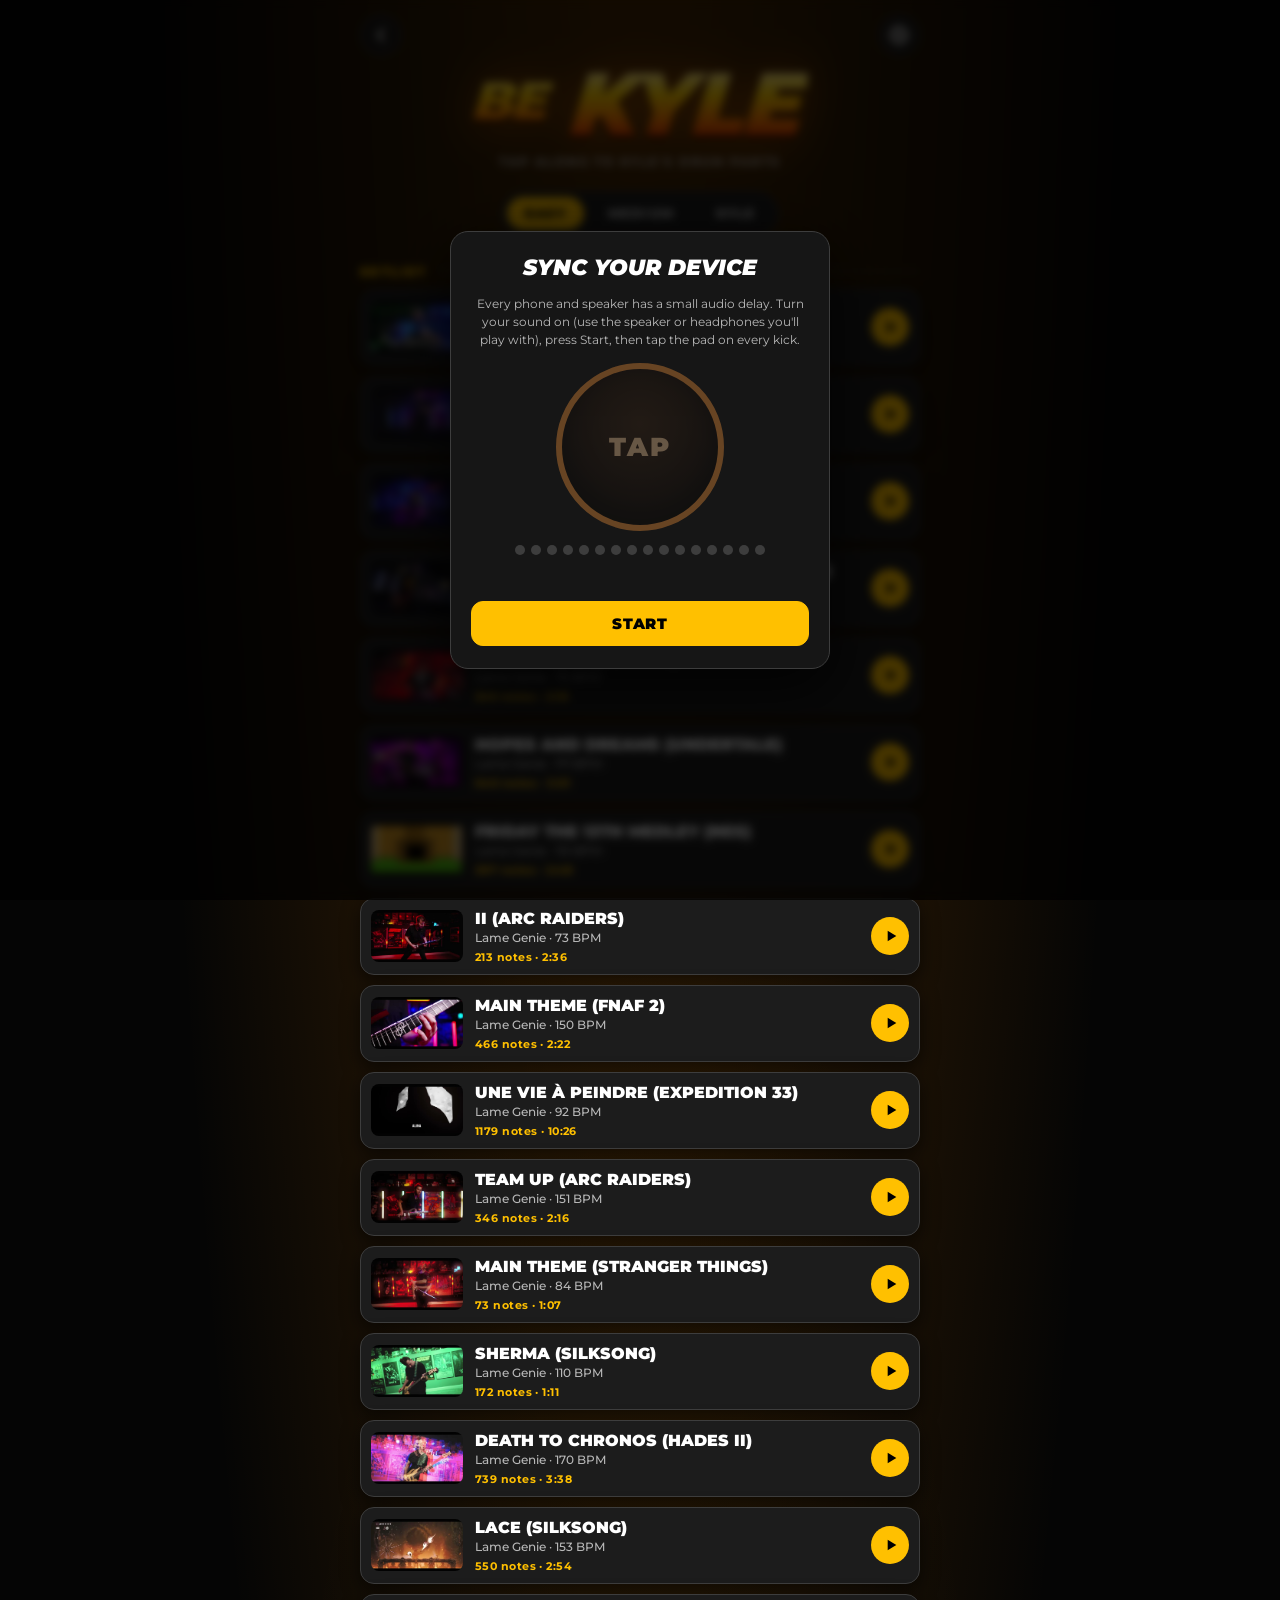
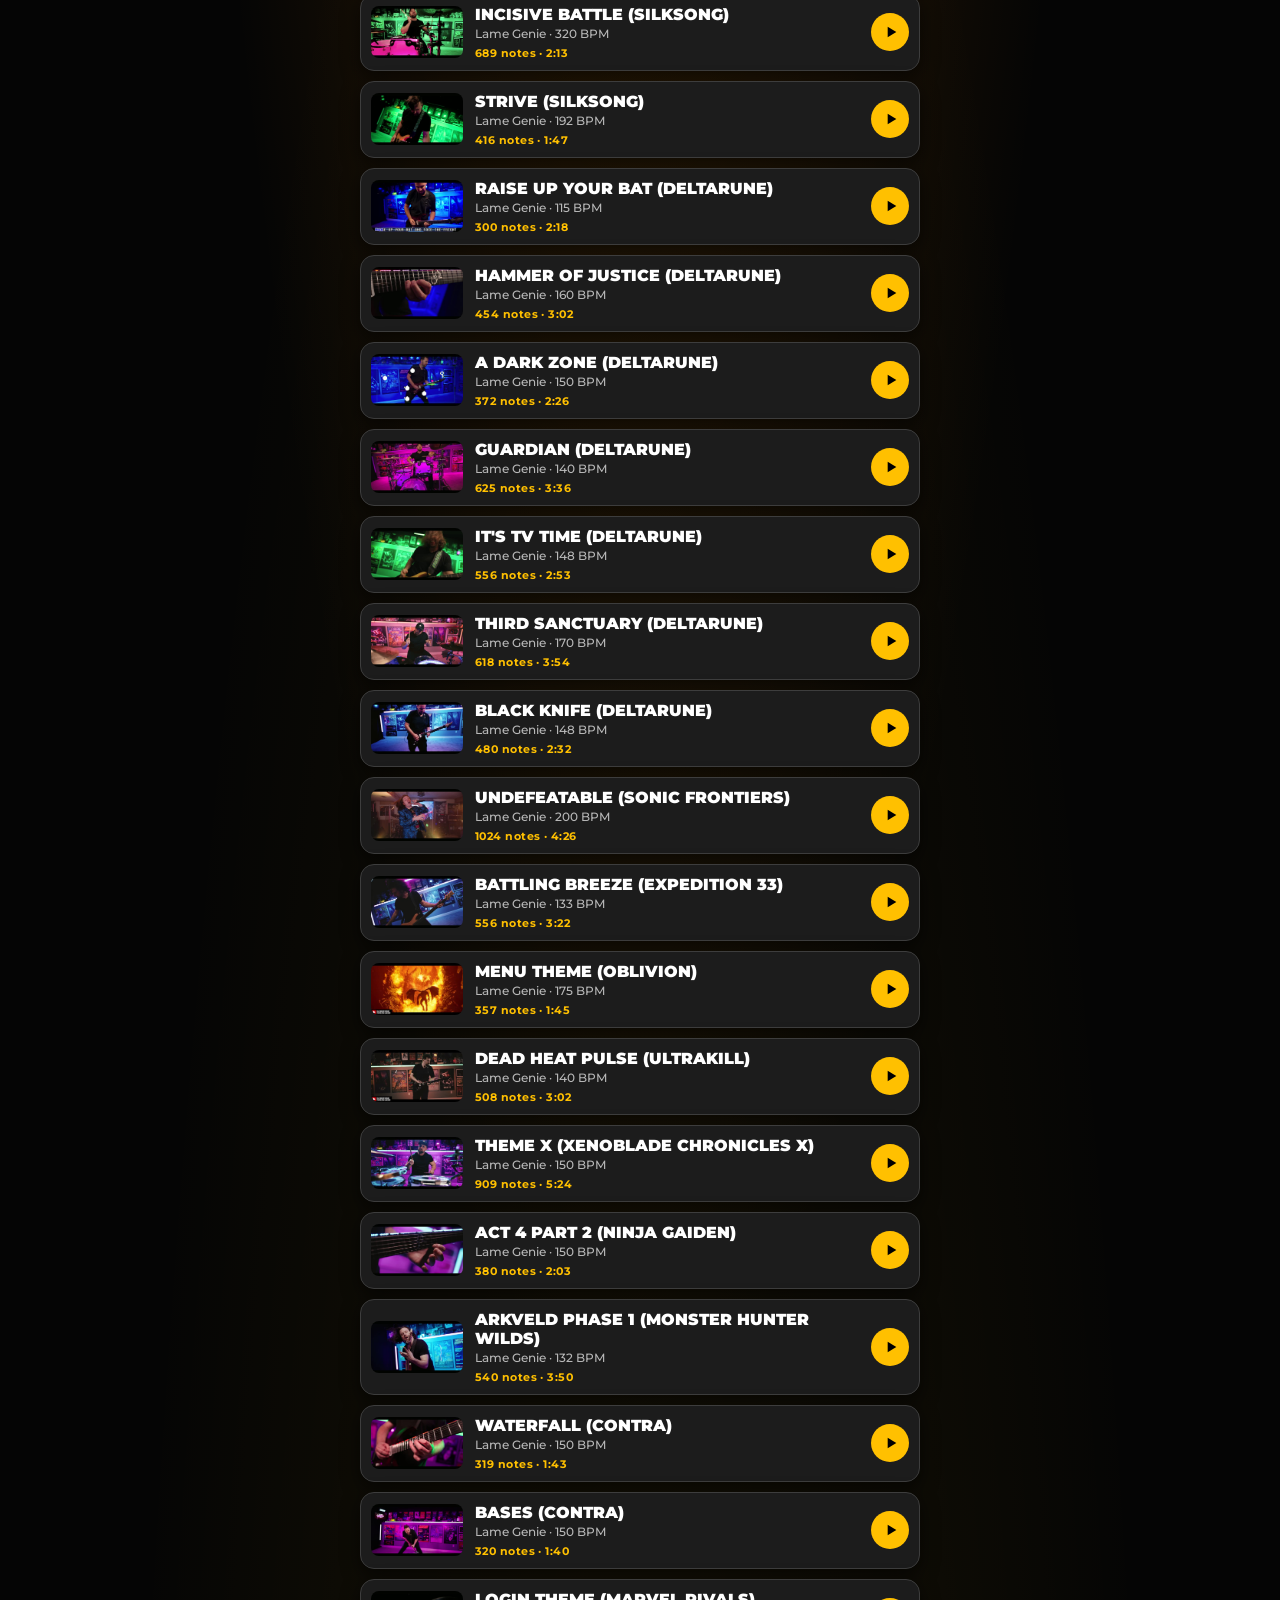
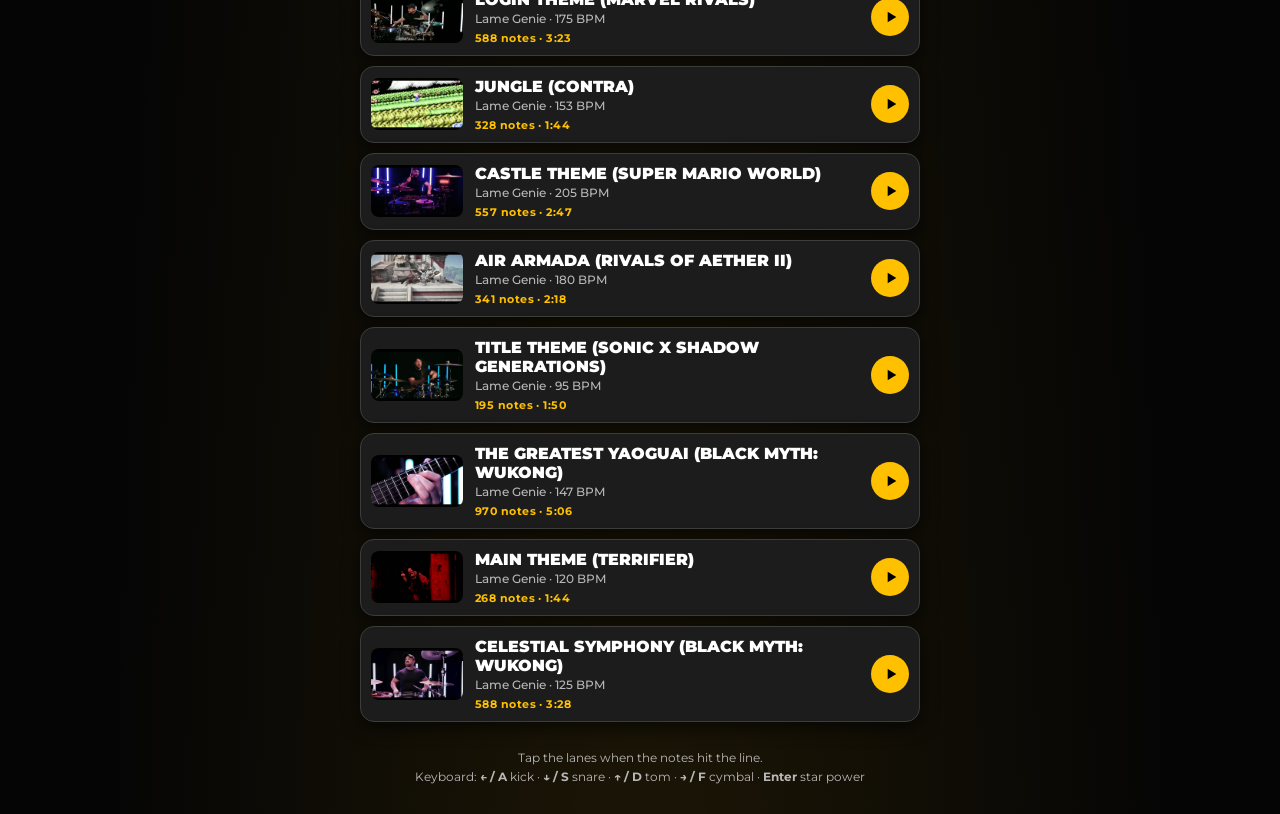
==== commit 1907abfa: "Back to 4 lanes: kick leftmost, no kick bar; keys ← kick ↓ snare ↑ tom → cymbal Co-Authored-By: Clau" ====
--- a/game/index.html
+++ b/game/index.html
@@ -8,11 +8,11 @@
   <meta name="theme-color" content="#000000">
   <meta property="og:title" content="Be Kyle">
   <meta property="og:description" content="Tap along to Kyle on Kit's drum parts.">
-  <link rel="icon" type="image/png" href="../assets/favicon.png?v=20261126100903">
+  <link rel="icon" type="image/png" href="../assets/favicon.png?v=20261126101604">
   <link rel="preconnect" href="https://fonts.googleapis.com">
   <link rel="preconnect" href="https://fonts.gstatic.com" crossorigin>
   <link href="https://fonts.googleapis.com/css2?family=Montserrat:ital,wght@0,500;0,700;0,900;1,900&display=swap" rel="stylesheet">
-  <link rel="stylesheet" href="game.css?v=20261126100903">
+  <link rel="stylesheet" href="game.css?v=20261126101604">
 </head>
 <body>
   <!-- ───────── Song select ───────── -->
@@ -32,7 +32,7 @@
 
     <h2 class="sec">Setlist</h2>
     <ol class="songs" id="songs"></ol>
-    <p class="how">Tap the pads when the notes hit the line. The orange bar is the kick: tap anywhere under the pads.<br><span class="keys">Keyboard: <b>← / A</b> snare · <b>↓ / S / Space</b> kick · <b>↑ / D</b> tom · <b>→ / F</b> cymbal · <b>Enter</b> star power</span><span class="pad-help">Controller: <b>D-pad</b> or face buttons: <b>left / X</b> (□) snare · <b>down / A</b> (✕) kick · <b>up / Y</b> (△) tom · <b>right / B</b> (○) cymbal · <b>LB/LT</b> kick · <b>RB/RT</b> cymbal · <b>Select</b> star power · <b>Start</b> pause</span></p>
+    <p class="how">Tap the lanes when the notes hit the line.<br><span class="keys">Keyboard: <b>← / A</b> kick · <b>↓ / S</b> snare · <b>↑ / D</b> tom · <b>→ / F</b> cymbal · <b>Enter</b> star power</span><span class="pad-help">Controller: <b>D-pad</b> or <b>X A Y B</b> (□ ✕ △ ○) play kick · snare · tom · cymbal · <b>LB/LT</b> kick · <b>RB/RT</b> cymbal · <b>Select</b> star power · <b>Start</b> pause</span></p>
   </section>
 
   <!-- ───────── Game ───────── -->
@@ -121,6 +121,6 @@
     </div>
   </div>
 
-  <script src="game.js?v=20261126100903"></script>
+  <script src="game.js?v=20261126101604"></script>
 </body>
 </html>
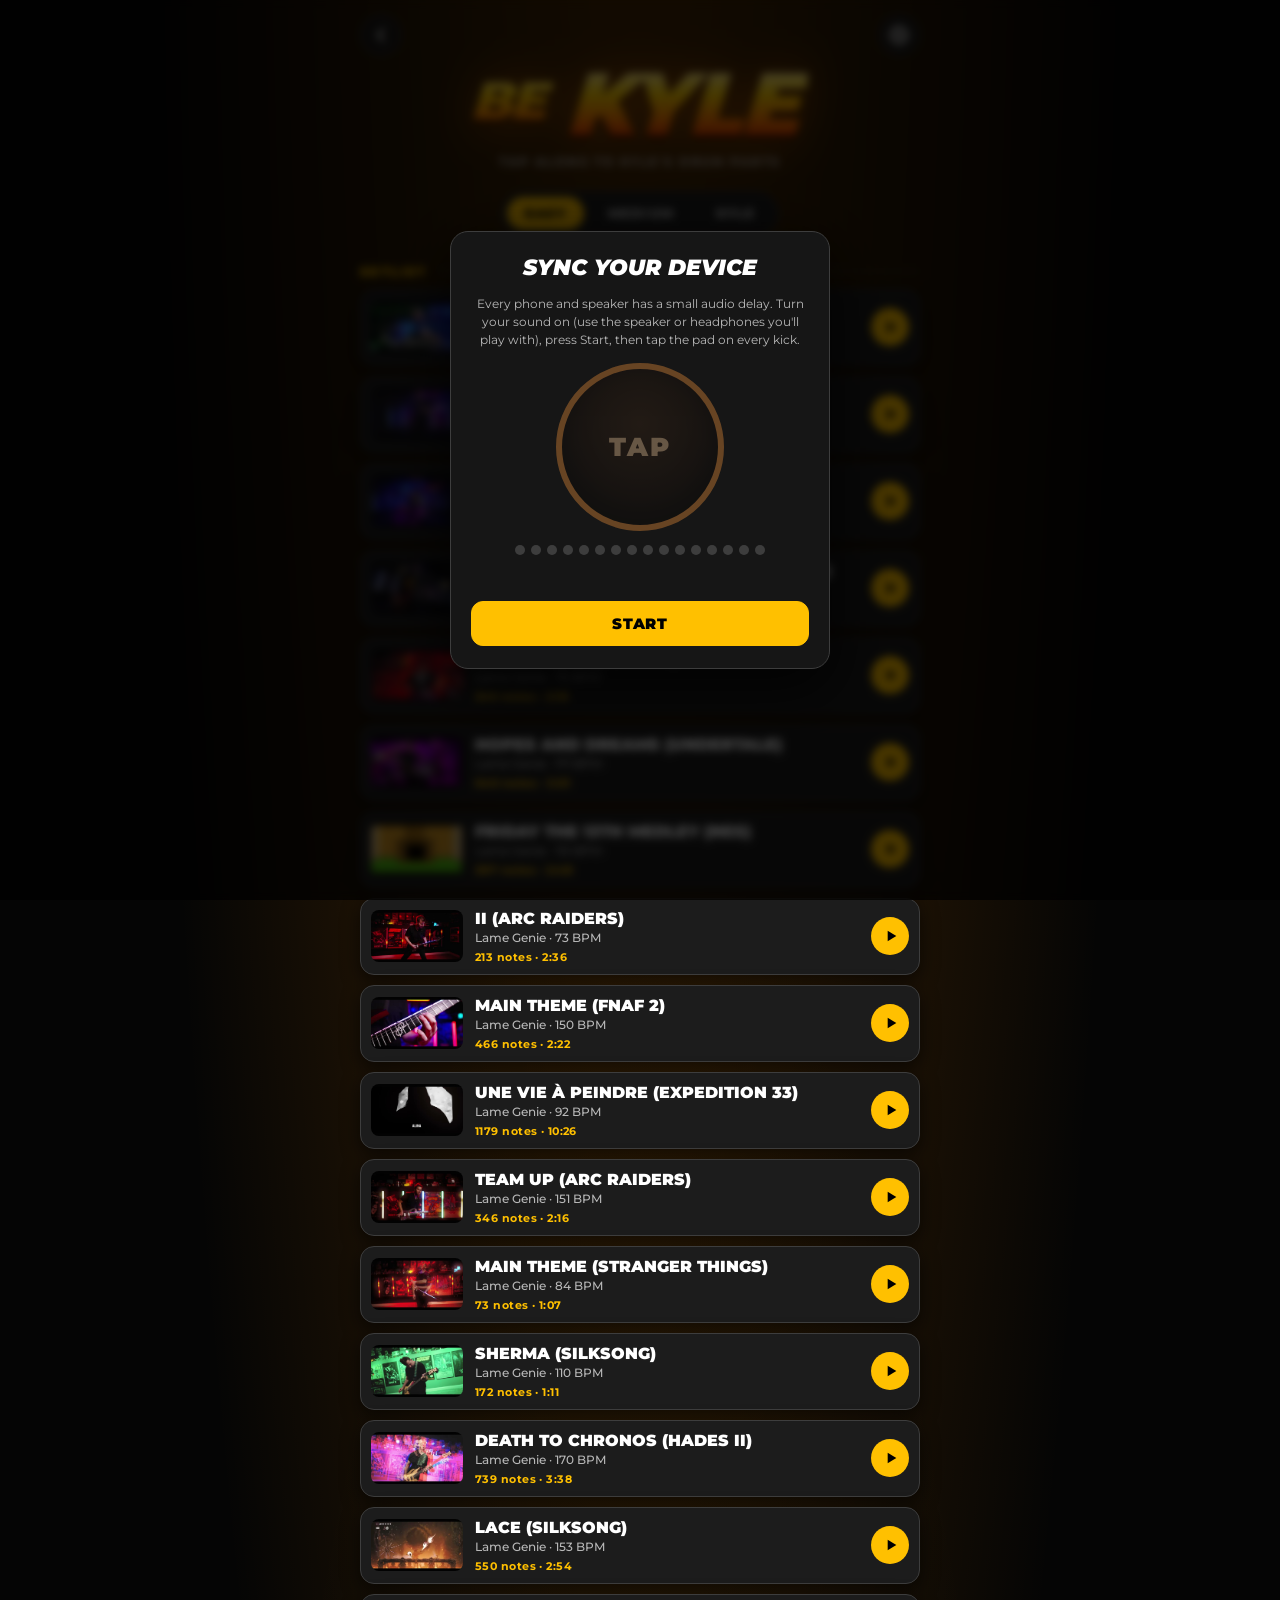
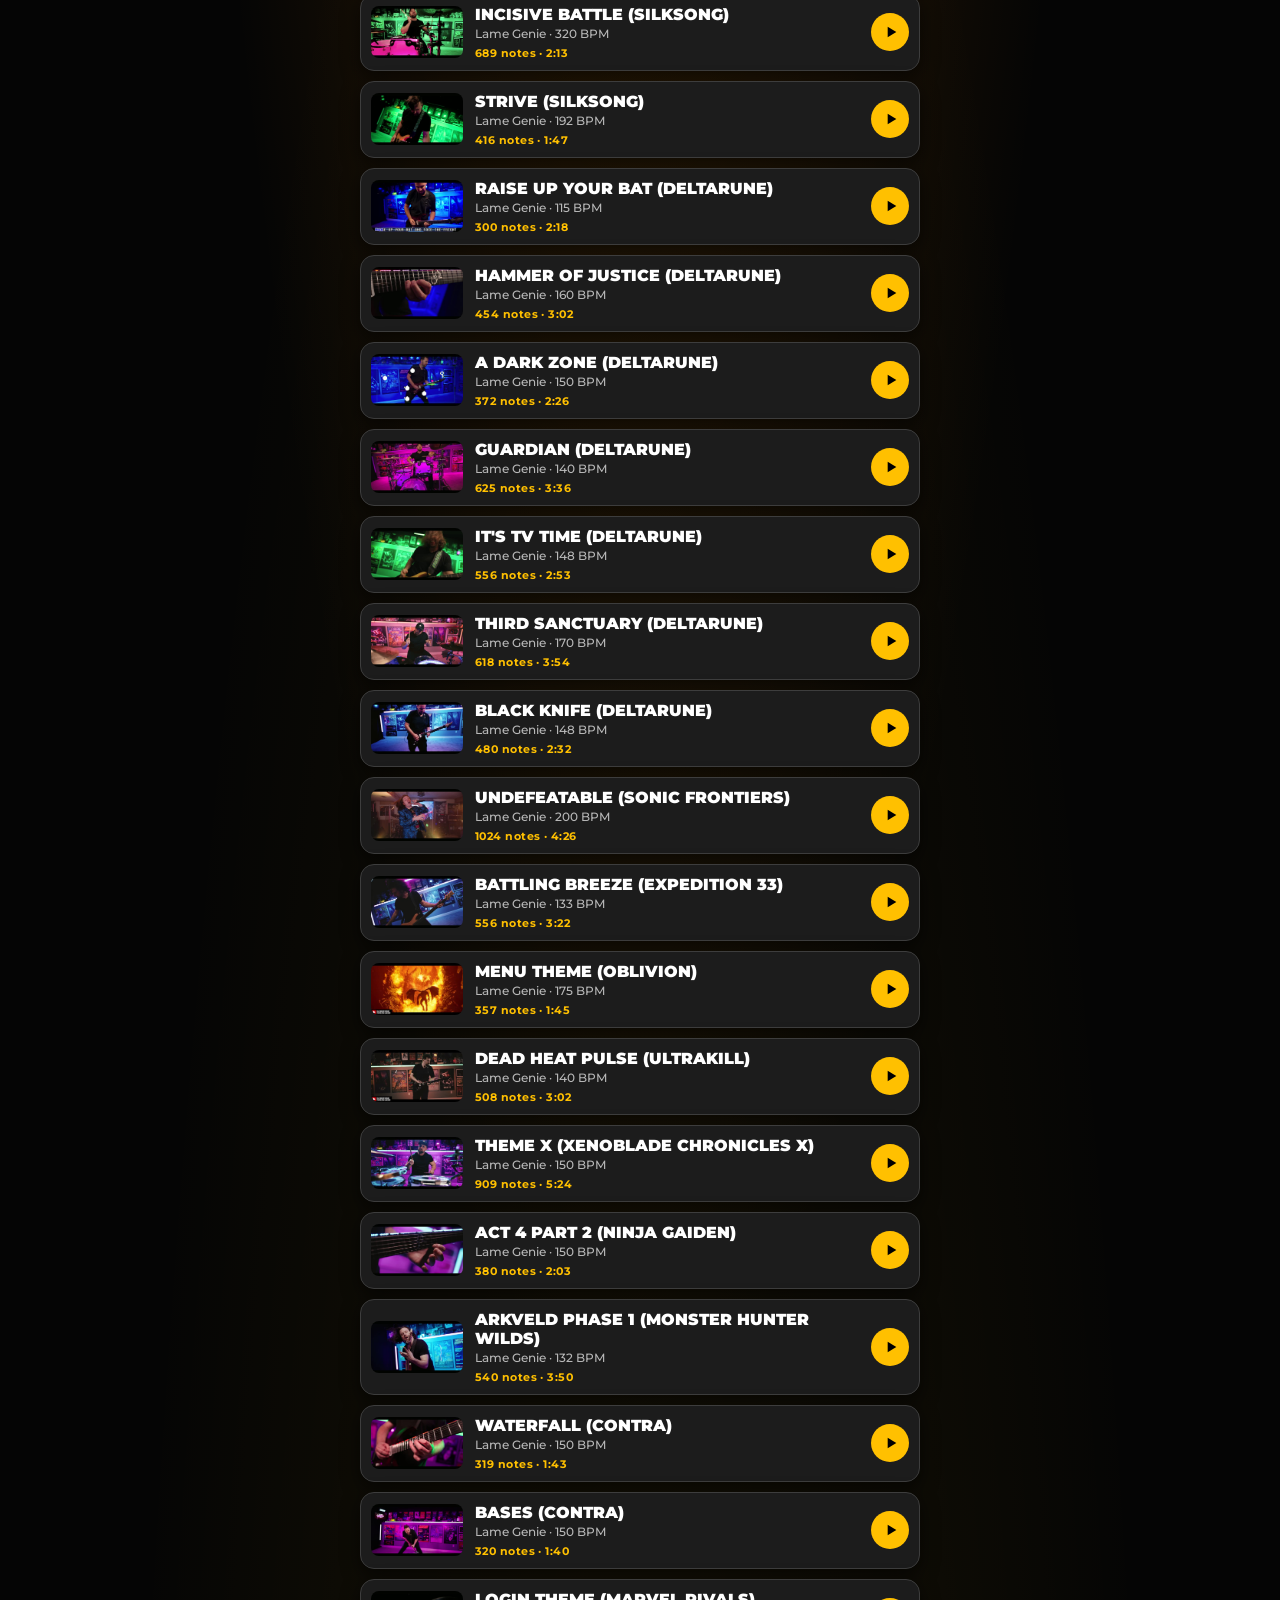
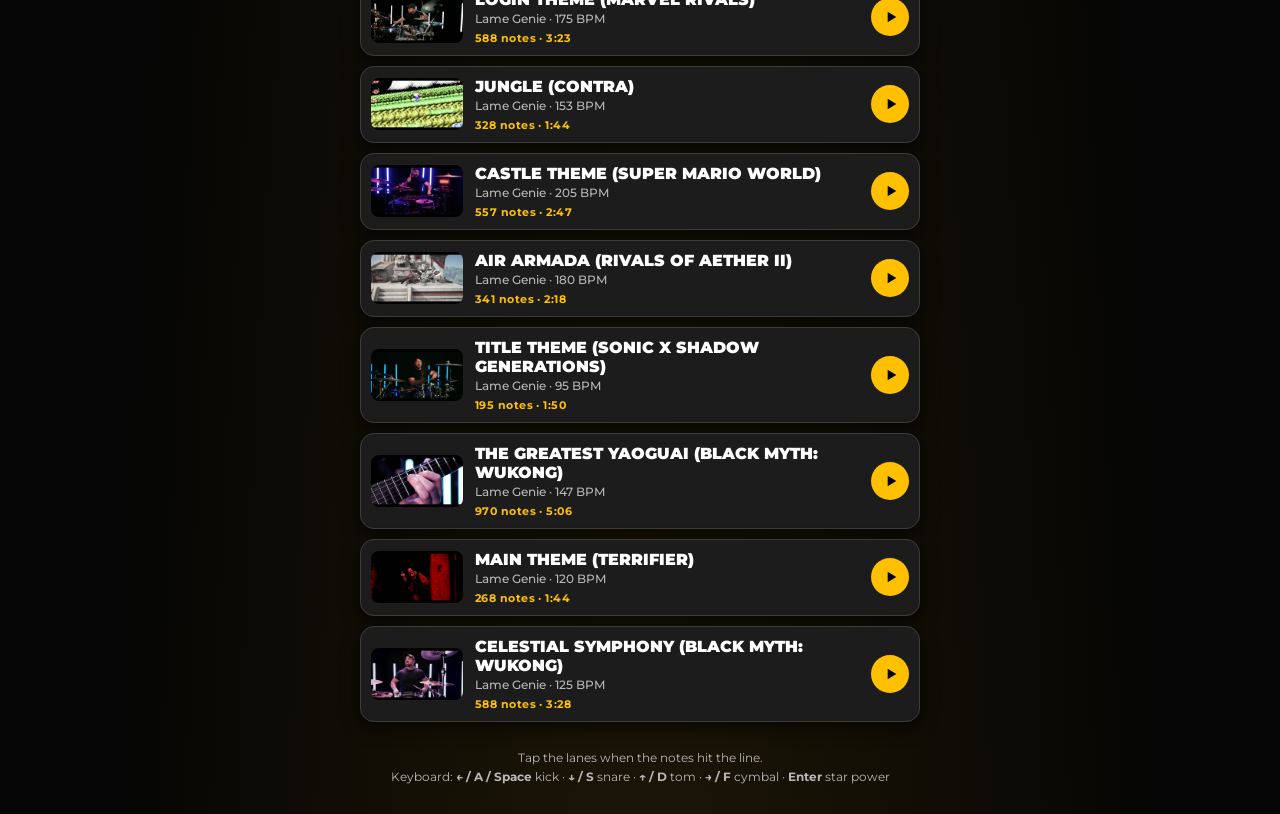
==== commit cc2a64f2: "Settings: 3 highway layouts (Standard, Kick Bar, Ergonomic) with matching keys, controller and label" ====
--- a/game/index.html
+++ b/game/index.html
@@ -8,11 +8,11 @@
   <meta name="theme-color" content="#000000">
   <meta property="og:title" content="Be Kyle">
   <meta property="og:description" content="Tap along to Kyle on Kit's drum parts.">
-  <link rel="icon" type="image/png" href="../assets/favicon.png?v=20261126101604">
+  <link rel="icon" type="image/png" href="../assets/favicon.png?v=20261126103910">
   <link rel="preconnect" href="https://fonts.googleapis.com">
   <link rel="preconnect" href="https://fonts.gstatic.com" crossorigin>
   <link href="https://fonts.googleapis.com/css2?family=Montserrat:ital,wght@0,500;0,700;0,900;1,900&display=swap" rel="stylesheet">
-  <link rel="stylesheet" href="game.css?v=20261126101604">
+  <link rel="stylesheet" href="game.css?v=20261126103910">
 </head>
 <body>
   <!-- ───────── Song select ───────── -->
@@ -58,6 +58,10 @@
       <label class="row-label">Difficulty</label>
       <div class="diff" id="diffSet"></div>
       <p class="hint" id="diffHint"></p>
+
+      <label class="row-label">Layout</label>
+      <div class="diff" id="layoutSet" role="radiogroup"></div>
+      <p class="hint" id="layoutHint"></p>
 
       <label class="row-label" for="delay">Audio delay <span id="delayVal">0 ms</span></label>
       <input type="range" id="delay" min="-400" max="400" step="5" value="0">
@@ -121,6 +125,6 @@
     </div>
   </div>
 
-  <script src="game.js?v=20261126101604"></script>
+  <script src="game.js?v=20261126103910"></script>
 </body>
 </html>
--- a/game/game.css
+++ b/game/game.css
@@ -484,3 +484,4 @@
 .pad-help { display: none; }
 body.pad .pad-help { display: block; margin-top: 6px; }
 body.pad :focus { outline: 3px solid var(--yellow); outline-offset: 3px; }
+#layoutSet button { white-space: nowrap; padding: 10px 12px; letter-spacing: 0.04em; }
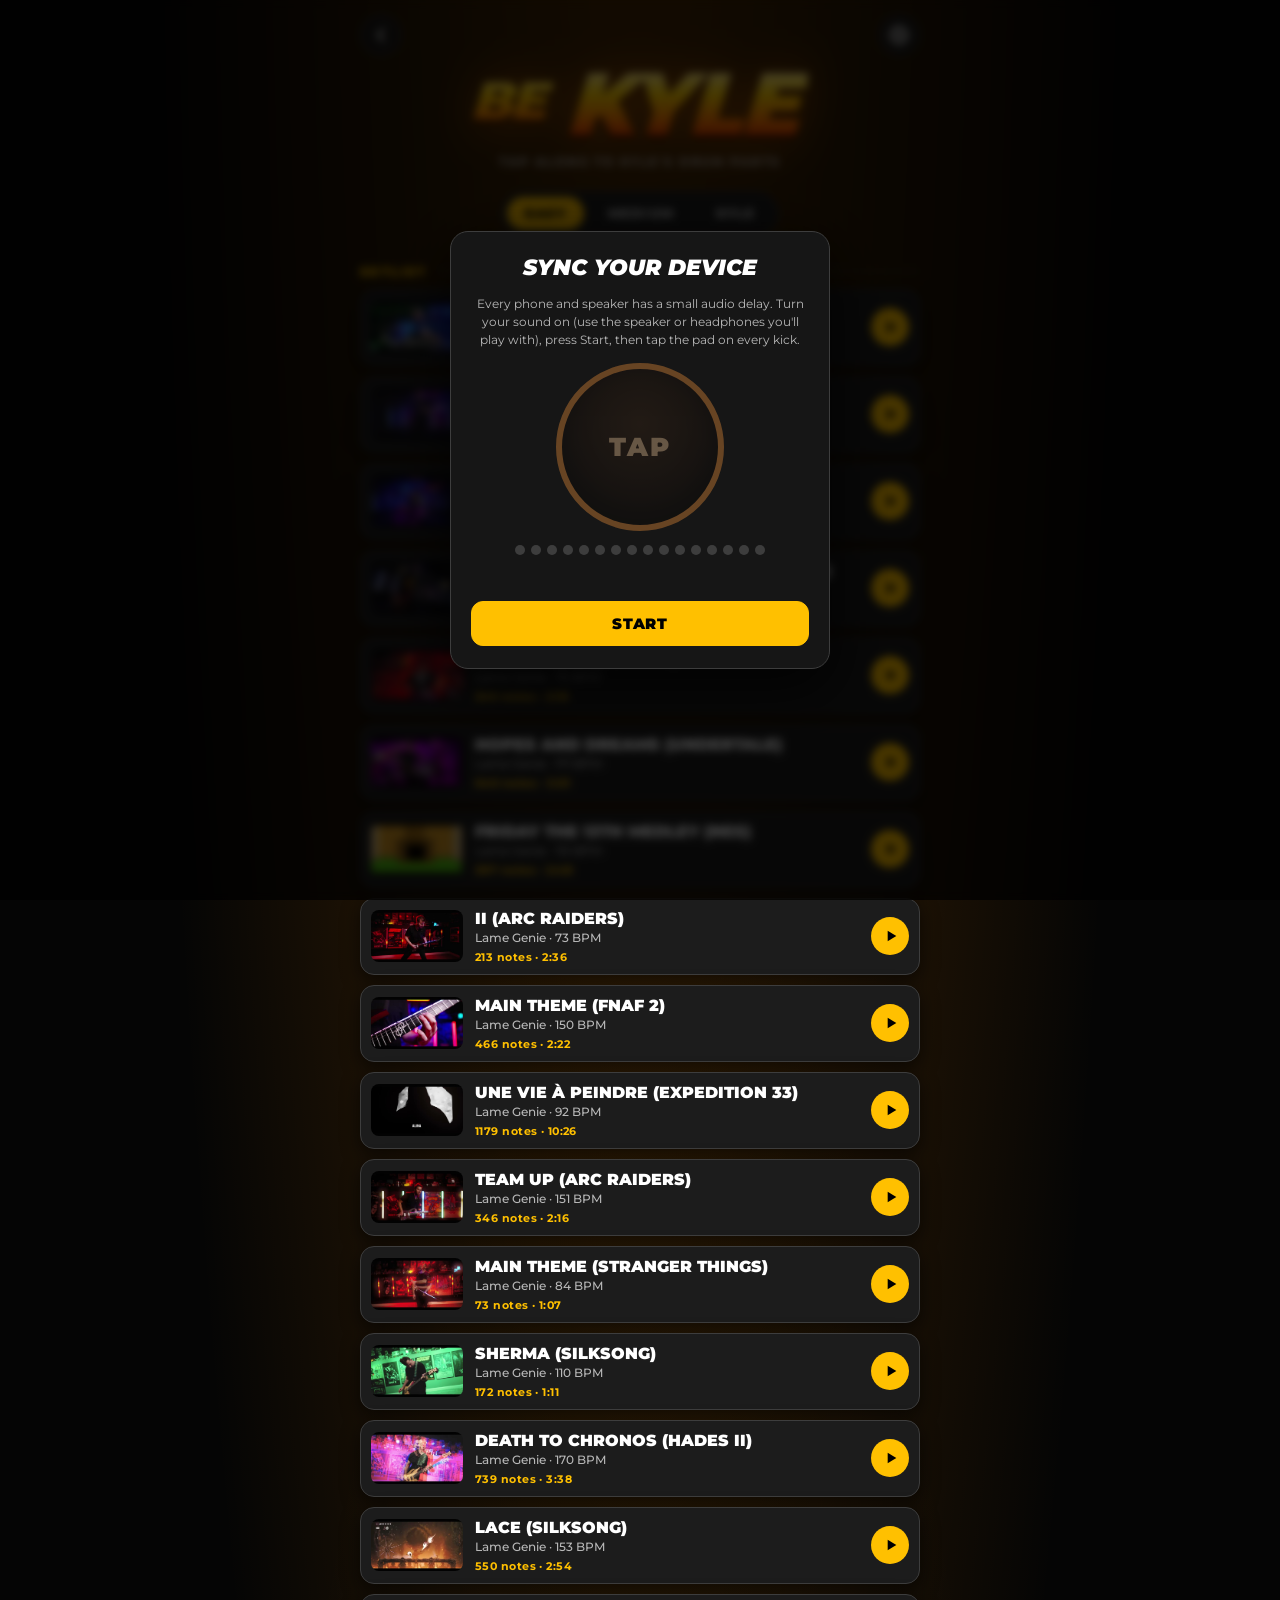
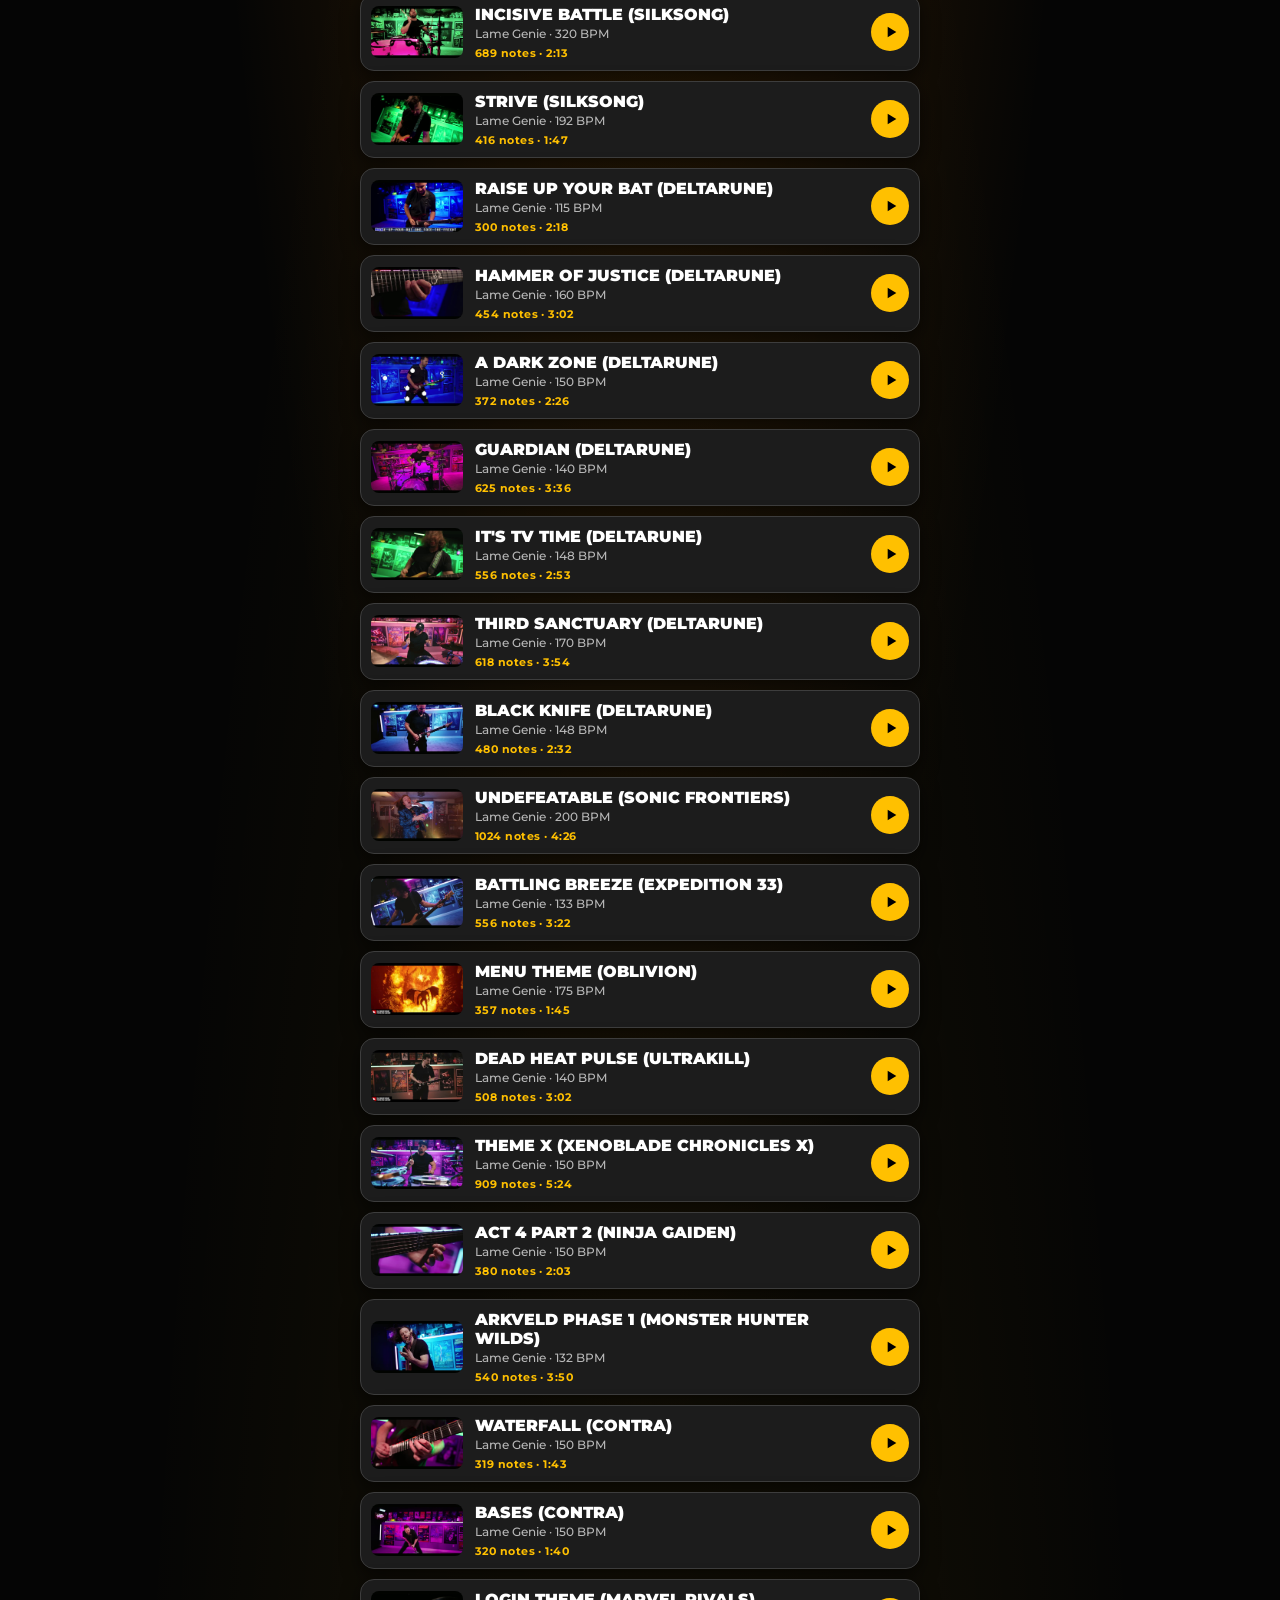
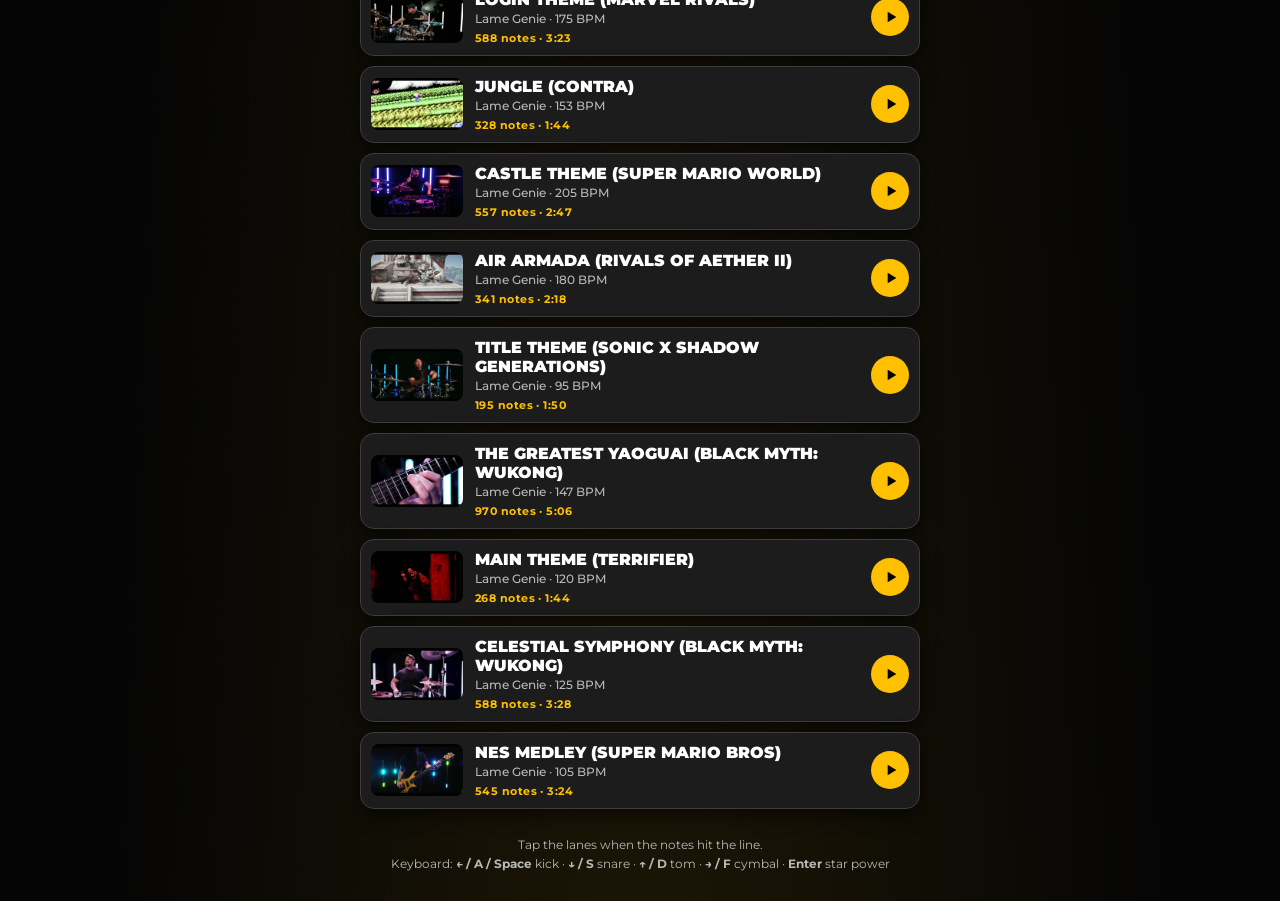
==== commit abb8887f: "Add NES Medley (Super Mario Bros) Co-Authored-By: Claude Opus 5.5 <noreply@anthropic.com>" ====
--- a/game/index.html
+++ b/game/index.html
@@ -8,11 +8,11 @@
   <meta name="theme-color" content="#000000">
   <meta property="og:title" content="Be Kyle">
   <meta property="og:description" content="Tap along to Kyle on Kit's drum parts.">
-  <link rel="icon" type="image/png" href="../assets/favicon.png?v=20261126103910">
+  <link rel="icon" type="image/png" href="../assets/favicon.png?v=20261126144052">
   <link rel="preconnect" href="https://fonts.googleapis.com">
   <link rel="preconnect" href="https://fonts.gstatic.com" crossorigin>
   <link href="https://fonts.googleapis.com/css2?family=Montserrat:ital,wght@0,500;0,700;0,900;1,900&display=swap" rel="stylesheet">
-  <link rel="stylesheet" href="game.css?v=20261126103910">
+  <link rel="stylesheet" href="game.css?v=20261126144052">
 </head>
 <body>
   <!-- ───────── Song select ───────── -->
@@ -125,6 +125,6 @@
     </div>
   </div>
 
-  <script src="game.js?v=20261126103910"></script>
+  <script src="game.js?v=20261126144052"></script>
 </body>
 </html>
